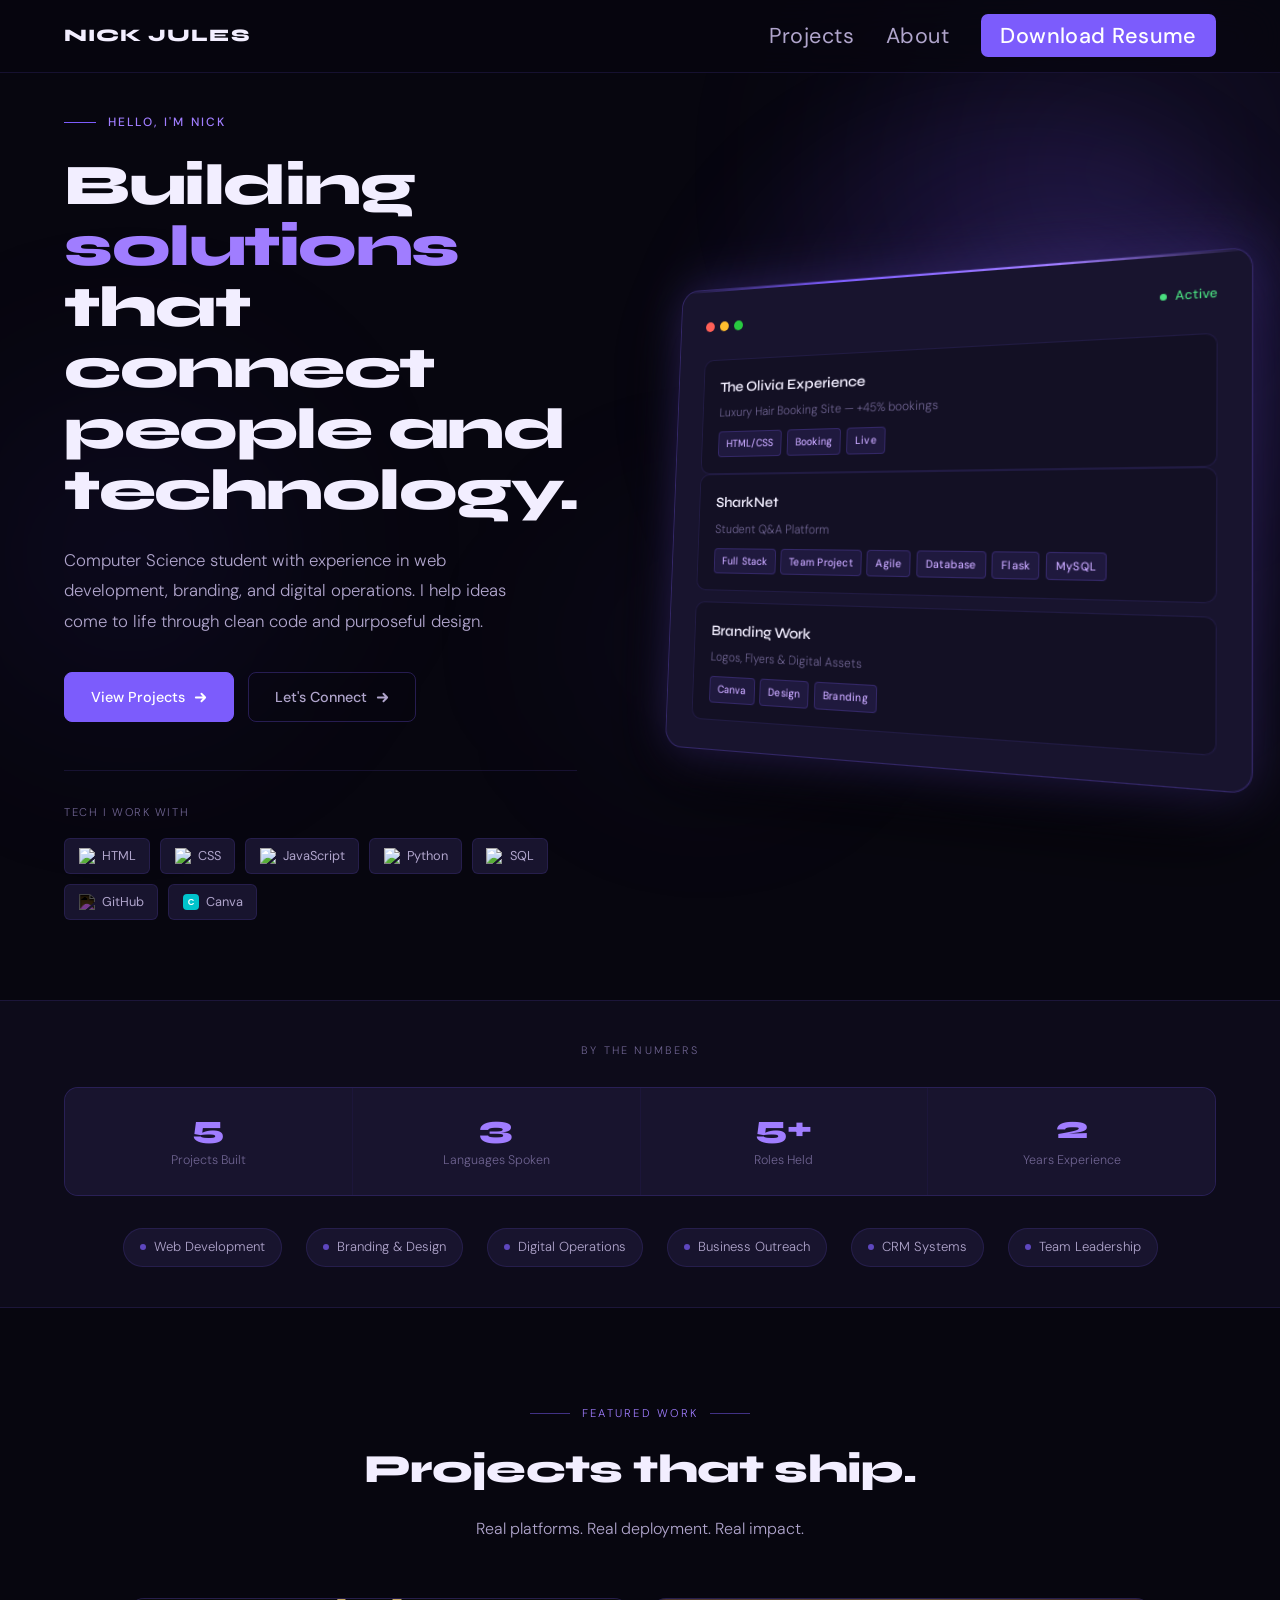
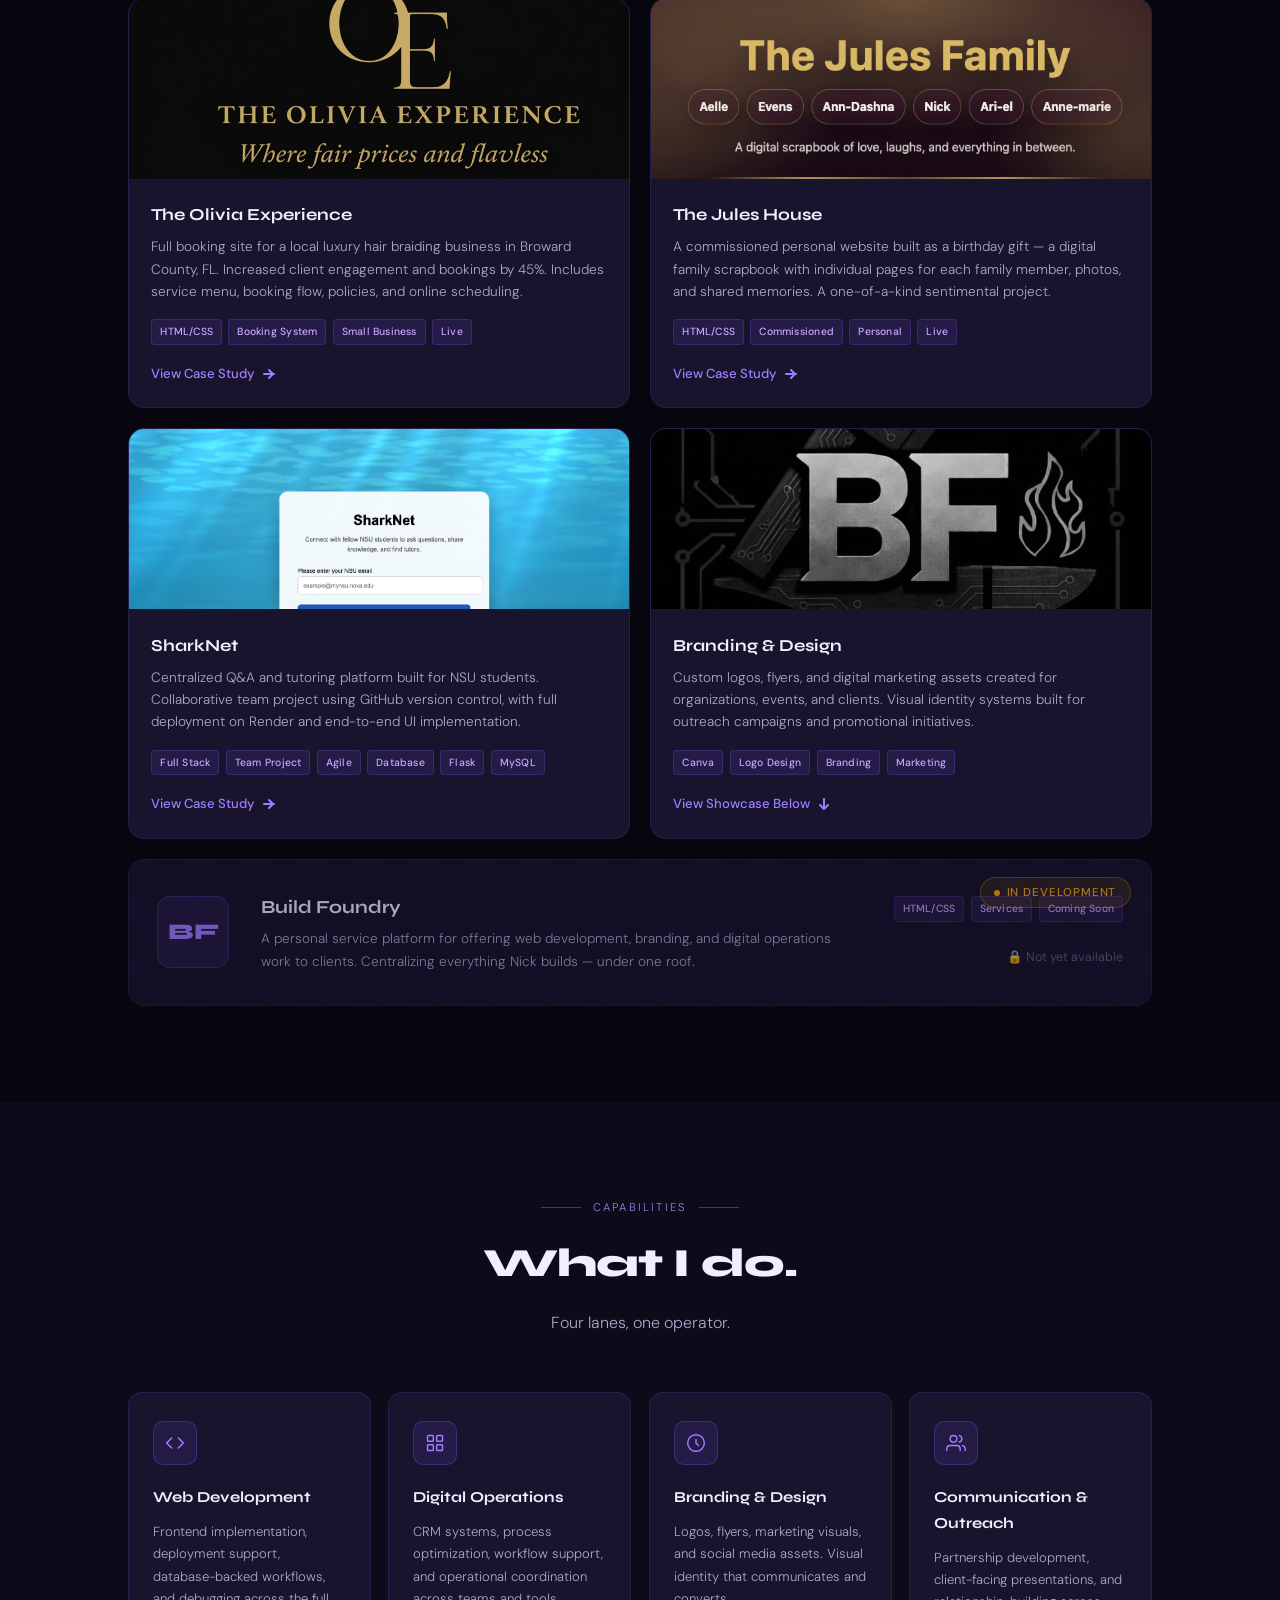
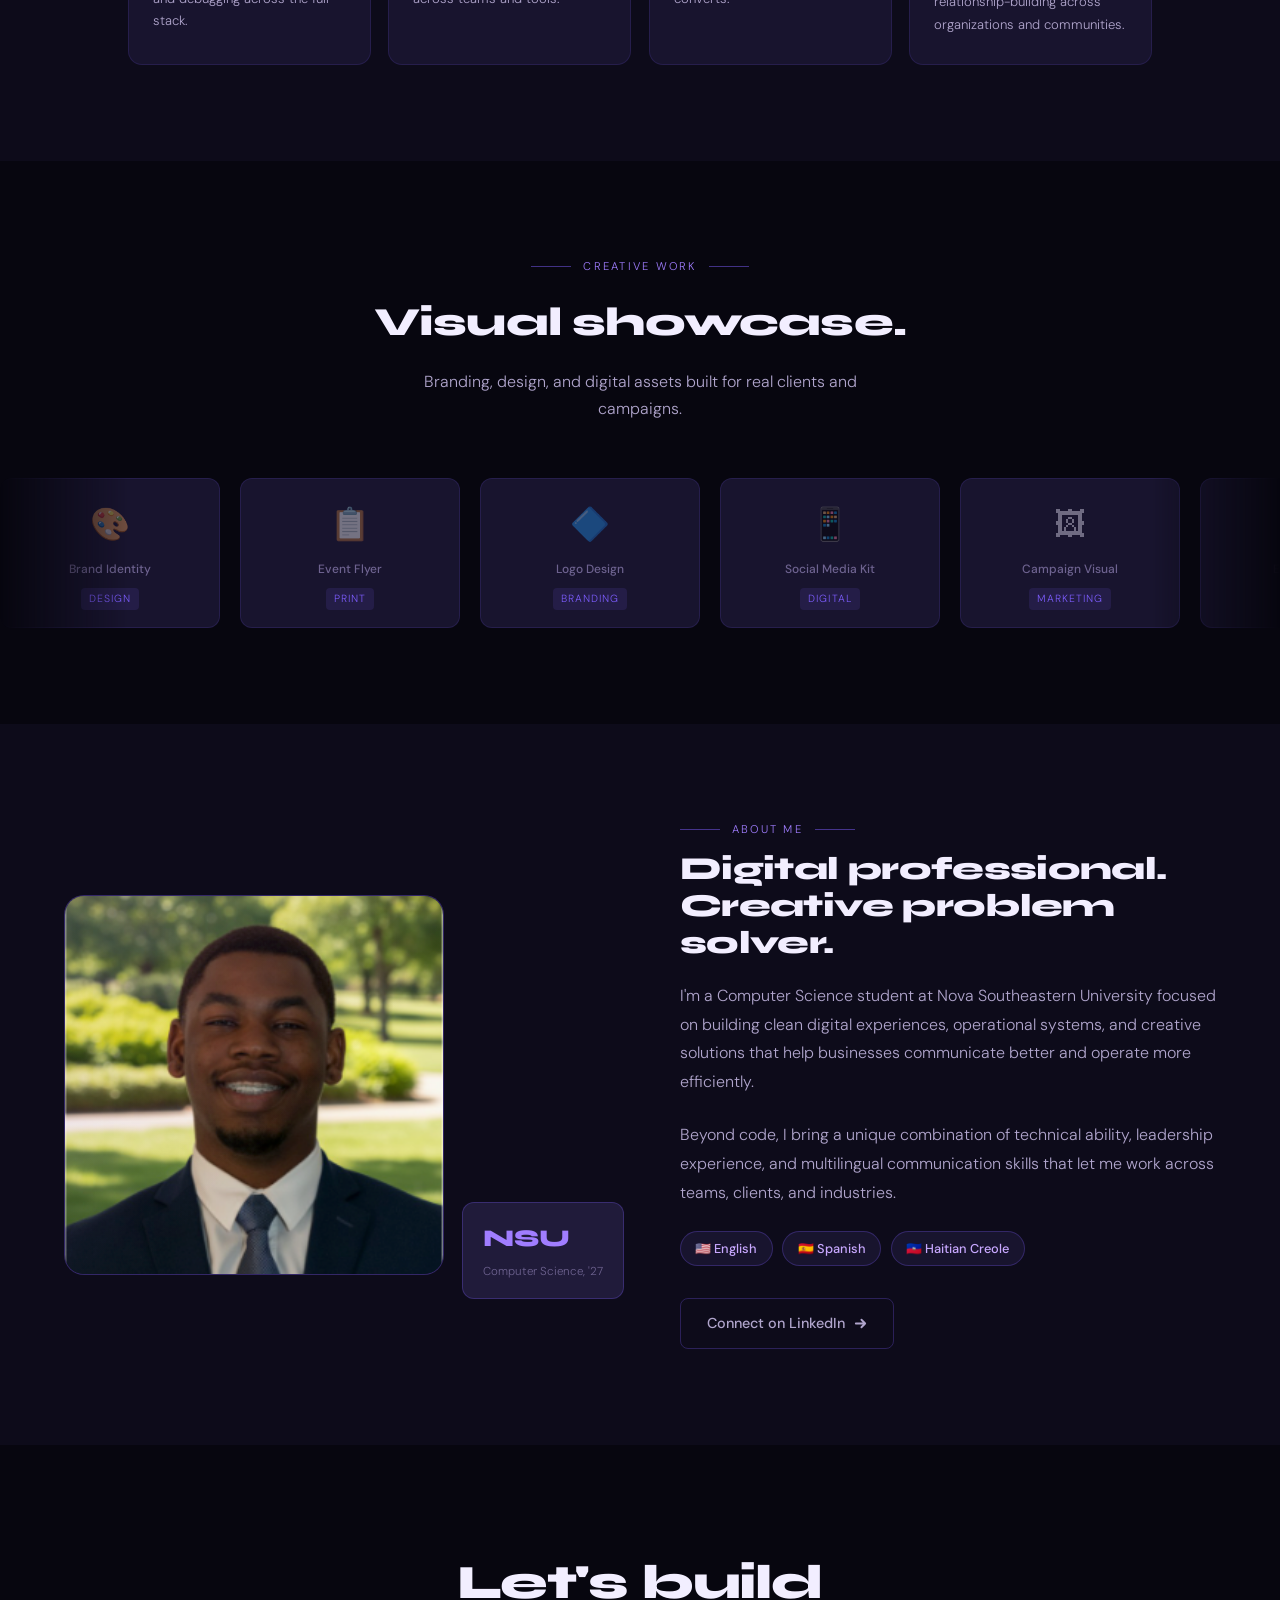
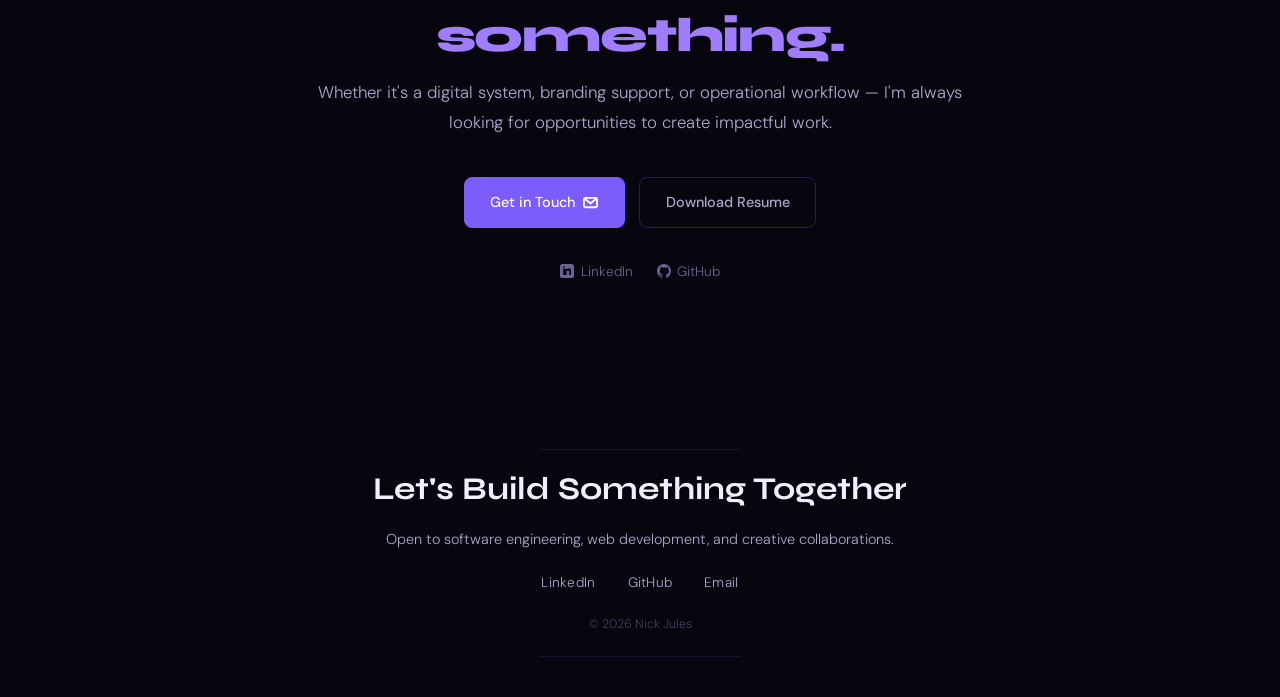
==== index.html @ 071f5e32 "Initial portfolio commit" ====
<!DOCTYPE html>
<html lang="en">
<head>
  <meta charset="UTF-8">
  <meta name="viewport" content="width=device-width, initial-scale=1.0">
  <title>Nick Jules — Digital Operator & Creative Builder</title>
  <link rel="stylesheet" href="css/styles.css">
</head>
<body>
 
  <!-- Ambient background orbs -->
  <div class="orb orb-1" aria-hidden="true"></div>
  <div class="orb orb-2" aria-hidden="true"></div>
  <div class="orb orb-3" aria-hidden="true"></div>
 
  <!-- ══════════════════════════════════
       NAV
  ══════════════════════════════════ -->
  <nav id="navbar">
    <a href="#" class="nav-logo">NICK JULES</a>
    <ul class="nav-links">
      <li><a href="pages/projects.html">Projects</a></li>
      <li><a href="pages/about.html">About</a></li>
      <li><a href="assets/Nick_Jules_Resume.docx" class="nav-cta">Download Resume</a></li>
    </ul>
  </nav>
 
  <!-- ══════════════════════════════════
       SECTION 1 — HERO
  ══════════════════════════════════ -->
  <section id="hero">
    <div class="hero-glow-bloom" aria-hidden="true"></div>
 
    <div class="hero-inner">
 
      <!-- Left copy -->
      <div class="hero-left">
        <p class="hero-eyebrow">Hello, I'm Nick</p>
 
        <h1>Building <span class="accent">solutions</span> that connect people and technology.</h1>
 
        <p class="hero-desc">
          Computer Science student with experience in web development,
          branding, and digital operations. I help ideas come to life
          through clean code and purposeful design.
        </p>
 
        <div class="hero-actions">
          <a href="pages/projects.html" class="btn btn-primary">
            View Projects
            <svg viewBox="0 0 16 16" fill="none" stroke="currentColor" stroke-width="2" stroke-linecap="round" stroke-linejoin="round"><path d="M3 8h10M9 4l4 4-4 4"/></svg>
          </a>
          <a href="#cta" class="btn btn-ghost">
            Let's Connect
            <svg viewBox="0 0 16 16" fill="none" stroke="currentColor" stroke-width="2" stroke-linecap="round" stroke-linejoin="round"><path d="M3 8h10M9 4l4 4-4 4"/></svg>
          </a>
        </div>
 
        <div class="tech-strip">
          <p class="tech-strip-label">Tech I work with</p>
          <div class="tech-badges">
            <span class="tech-badge">
              <img src="https://cdn.jsdelivr.net/gh/devicons/devicon/icons/html5/html5-original.svg" alt="HTML5">
              HTML
            </span>
            <span class="tech-badge">
              <img src="https://cdn.jsdelivr.net/gh/devicons/devicon/icons/css3/css3-original.svg" alt="CSS3">
              CSS
            </span>
            <span class="tech-badge">
              <img src="https://cdn.jsdelivr.net/gh/devicons/devicon/icons/javascript/javascript-original.svg" alt="JavaScript">
              JavaScript
            </span>
            <span class="tech-badge">
              <img src="https://cdn.jsdelivr.net/gh/devicons/devicon/icons/python/python-original.svg" alt="Python">
              Python
            </span>
            <span class="tech-badge">
              <img src="https://cdn.jsdelivr.net/gh/devicons/devicon/icons/mysql/mysql-original.svg" alt="SQL">
              SQL
            </span>
            <span class="tech-badge">
              <img src="https://cdn.jsdelivr.net/gh/devicons/devicon/icons/github/github-original.svg" alt="GitHub" style="filter:invert(1) brightness(0.7)">
              GitHub
            </span>
            <span class="tech-badge">
              <svg width="16" height="16" viewBox="0 0 32 32" fill="none" xmlns="http://www.w3.org/2000/svg">
                <rect width="32" height="32" rx="8" fill="#00C4CC"/>
                <text x="50%" y="22" text-anchor="middle" font-family="Arial Black, sans-serif" font-size="18" font-weight="900" fill="white">C</text>
              </svg>
              Canva
            </span>
          </div>
        </div>
      </div>
 
      <!-- Right visual -->
      <div class="hero-visual">
        <div class="float-stat">
          <strong>5</strong>
          <span>Live Projects</span>
        </div>
        <div class="hero-card">
          <div class="card-topbar">
            <div class="card-dots">
              <span class="dot-red"></span>
              <span class="dot-yellow"></span>
              <span class="dot-green"></span>
            </div>
            <span class="card-live">Active</span>
          </div>
 
        <a href="pages/olivia-case-study.html" class="project-row-link">
 
          <div class="project-row">
            <div class="pr-name">The Olivia Experience</div>
 
            <div class="pr-desc">
              Luxury Hair Booking Site — +45% bookings
            </div>
 
            <div class="pr-tags">
              <span class="tag">HTML/CSS</span>
              <span class="tag">Booking</span>
              <span class="tag">Live</span>
            </div>
          </div>
 
        </a>
 
          <div class="project-row">
            <div class="pr-name">SharkNet</div>
            <div class="pr-desc">Student Q&A Platform</div>
            <div class="pr-tags">
              <span class="tag">Full Stack</span>
              <span class="tag">Team Project</span>
              <span class="tag">Agile</span>
              <span class="tag">Database</span>
              <span class="tag">Flask</span>
              <span class="tag">MySQL</span>
            </div>
          </div>
 
          <div class="project-row">
            <div class="pr-name">Branding Work</div>
            <div class="pr-desc">Logos, Flyers & Digital Assets</div>
            <div class="pr-tags">
              <span class="tag">Canva</span>
              <span class="tag">Design</span>
              <span class="tag">Branding</span>
            </div>
          </div>
        </div>
      </div>
 
    </div>
  </section>
 
  <!-- ══════════════════════════════════
       SECTION 2 — TRUST / PROOF BAR
  ══════════════════════════════════ -->
  <section id="trust">
    <div class="trust-inner">
      <p class="trust-label">By the numbers</p>
      <div class="trust-stats">
        <div class="stat-cell reveal">
          <div class="stat-num">5</div>
          <div class="stat-lbl">Projects Built</div>
        </div>
        <div class="stat-cell reveal reveal-delay-1">
          <div class="stat-num">3</div>
          <div class="stat-lbl">Languages Spoken</div>
        </div>
        <div class="stat-cell reveal reveal-delay-2">
          <div class="stat-num">5+</div>
          <div class="stat-lbl">Roles Held</div>
        </div>
        <div class="stat-cell reveal reveal-delay-3">
          <div class="stat-num">2</div>
          <div class="stat-lbl">Years Experience</div>
        </div>
      </div>
      <div class="trust-domains reveal reveal-delay-1">
        <span class="domain-pill"><span class="pip"></span>Web Development</span>
        <span class="domain-pill"><span class="pip"></span>Branding & Design</span>
        <span class="domain-pill"><span class="pip"></span>Digital Operations</span>
        <span class="domain-pill"><span class="pip"></span>Business Outreach</span>
        <span class="domain-pill"><span class="pip"></span>CRM Systems</span>
        <span class="domain-pill"><span class="pip"></span>Team Leadership</span>
      </div>
    </div>
  </section>
 
  <!-- ══════════════════════════════════
       SECTION 3 — FEATURED PROJECTS
  ══════════════════════════════════ -->
  <section id="projects">
    <div class="section-inner">
      <div class="section-header reveal">
        <p class="section-eyebrow">Featured Work</p>
        <h2 class="section-title">Projects that ship.</h2>
        <p class="section-sub">Real platforms. Real deployment. Real impact.</p>
      </div>
 
      <div class="projects-grid">
 
      <!-- Olivia Experience -->
      <a href="pages/olivia-case-study.html" class="project-card reveal project-card-link">
 
        <div class="project-card-img" style="padding:0; overflow:hidden;">
          <img src="assets/images/Logo.jpg" 
              alt="The Olivia Experience" 
              style="width:100%;height:100%;object-fit:cover;object-position:center;display:block;">
        </div>
 
        <div class="project-card-body">
          <h3 class="project-card-title">The Olivia Experience</h3>
 
          <p class="project-card-desc">
            Full booking site for a local luxury hair braiding business in Broward County, FL.
            Increased client engagement and bookings by 45%. Includes service menu, booking flow,
            policies, and online scheduling.
          </p>
 
          <div class="project-card-tags">
            <span class="tag">HTML/CSS</span>
            <span class="tag">Booking System</span>
            <span class="tag">Small Business</span>
            <span class="tag">Live</span>
          </div>
 
          <div class="project-card-cta">
            View Case Study
            <svg viewBox="0 0 14 14"
                fill="none"
                stroke="currentColor"
                stroke-width="2"
                stroke-linecap="round"
                stroke-linejoin="round">
              <path d="M2 7h10M7 3l4 4-4 4"/>
            </svg>
          </div>
 
        </div>
 
      </a>
 
        <!-- The Jules House -->
        <a href="pages/jules-house-case-study.html" class="project-card reveal reveal-delay-1 project-card-link">
          <div class="project-card-img" style="padding:0; overflow:hidden;">
            <img src="assets/images/Jules.png" alt="The Jules House" style="width:100%;height:100%;object-fit:cover;object-position:top;display:block;">
          </div>
          <div class="project-card-body">
            <h3 class="project-card-title">The Jules House</h3>
            <p class="project-card-desc">A commissioned personal website built as a birthday gift — a digital family scrapbook with individual pages for each family member, photos, and shared memories. A one-of-a-kind sentimental project.</p>
            <div class="project-card-tags">
              <span class="tag">HTML/CSS</span>
              <span class="tag">Commissioned</span>
              <span class="tag">Personal</span>
              <span class="tag">Live</span>
            </div>
            <span class="project-card-cta">
              View Case Study
              <svg viewBox="0 0 14 14" fill="none" stroke="currentColor" stroke-width="2" stroke-linecap="round" stroke-linejoin="round"><path d="M2 7h10M7 3l4 4-4 4"/></svg>
            </span>
          </div>
        </a>
 
        <!-- SharkNet -->
        <a href="pages/sharknet-case-study.html" class="project-card reveal reveal-delay-2 project-card-link">
          <div class="project-card-img" style="padding:0; overflow:hidden;">
            <img src="assets/images/SharkNet.png" alt="SharkNet" style="width:100%;height:100%;object-fit:cover;object-position:top;display:block;">
          </div>
          <div class="project-card-body">
            <h3 class="project-card-title">SharkNet</h3>
            <p class="project-card-desc">Centralized Q&A and tutoring platform built for NSU students. Collaborative team project using GitHub version control, with full deployment on Render and end-to-end UI implementation.</p>
            <div class="project-card-tags">
              <span class="tag">Full Stack</span>
              <span class="tag">Team Project</span>
              <span class="tag">Agile</span>
              <span class="tag">Database</span>
              <span class="tag">Flask</span>
              <span class="tag">MySQL</span>
            </div>
            <span class="project-card-cta">
              View Case Study
              <svg viewBox="0 0 14 14" fill="none" stroke="currentColor" stroke-width="2" stroke-linecap="round" stroke-linejoin="round"><path d="M2 7h10M7 3l4 4-4 4"/></svg>
            </span>
          </div>
        </a>
 
        <!-- Branding & Design -->
        <div class="project-card reveal reveal-delay-3">
          <div class="project-card-img" style="padding:0; overflow:hidden; background:#0a0a0a;">
            <img src="assets/images/BF.jpg" alt="Branding & Design" style="width:100%;height:100%;object-fit:cover;object-position:center;display:block;opacity:0.85;mix-blend-mode:luminosity;">
          </div>
          <div class="project-card-body">
            <h3 class="project-card-title">Branding & Design</h3>
            <p class="project-card-desc">Custom logos, flyers, and digital marketing assets created for organizations, events, and clients. Visual identity systems built for outreach campaigns and promotional initiatives.</p>
            <div class="project-card-tags">
              <span class="tag">Canva</span>
              <span class="tag">Logo Design</span>
              <span class="tag">Branding</span>
              <span class="tag">Marketing</span>
            </div>
            <span class="project-card-cta" style="cursor:default;">
              View Showcase Below
              <svg viewBox="0 0 14 14" fill="none" stroke="currentColor" stroke-width="2" stroke-linecap="round" stroke-linejoin="round"><path d="M7 2v10M3 8l4 4 4-4"/></svg>
            </span>
          </div>
        </div>
 
        <!-- Build Foundry — In Development (spans full width) -->
        <div class="project-card reveal" style="grid-column: 1 / -1; opacity: 0.7; cursor: default; position: relative; overflow: hidden;">
          <div style="position:absolute; top:1.1rem; right:1.25rem; z-index:2; display:flex; align-items:center; gap:0.4rem; background:rgba(255,180,0,0.1); border:1px solid rgba(255,180,0,0.3); border-radius:50px; padding:0.3rem 0.85rem;">
            <span style="width:6px;height:6px;border-radius:50%;background:#f5a623;animation:pulse-dot 2s infinite;flex-shrink:0;"></span>
            <span style="font-size:0.72rem;font-weight:500;color:#f5a623;letter-spacing:0.08em;">IN DEVELOPMENT</span>
          </div>
          <div style="display:flex; align-items:center; gap:2rem; padding:2rem 1.75rem; flex-wrap:wrap;">
            <div style="width:72px;height:72px;background:rgba(124,92,252,0.12);border:1px solid var(--border2);border-radius:14px;display:flex;align-items:center;justify-content:center;flex-shrink:0;">
              <span style="font-family:'Syne',sans-serif;font-size:1.4rem;font-weight:800;color:var(--accent2);">BF</span>
            </div>
            <div style="flex:1;min-width:200px;">
              <h3 class="project-card-title" style="font-size:1.15rem;margin-bottom:0.35rem;">Build Foundry</h3>
              <p class="project-card-desc" style="margin-bottom:0;">A personal service platform for offering web development, branding, and digital operations work to clients. Centralizing everything Nick builds — under one roof.</p>
            </div>
            <div style="display:flex;flex-direction:column;gap:0.5rem;align-items:flex-end;flex-shrink:0;">
              <div class="project-card-tags" style="justify-content:flex-end;">
                <span class="tag">HTML/CSS</span>
                <span class="tag">Services</span>
                <span class="tag">Coming Soon</span>
              </div>
              <span style="font-size:0.78rem;color:var(--text3);">🔒 Not yet available</span>
            </div>
          </div>
          <div style="position:absolute;inset:0;background:repeating-linear-gradient(45deg,transparent,transparent 20px,rgba(124,92,252,0.015) 20px,rgba(124,92,252,0.015) 40px);pointer-events:none;"></div>
        </div>
 
      </div>
    </div>
  </section>
 
  <!-- ══════════════════════════════════
       SECTION 4 — WHAT I DO
  ══════════════════════════════════ -->
  <section id="what-i-do">
    <div class="section-inner">
      <div class="section-header reveal">
        <p class="section-eyebrow">Capabilities</p>
        <h2 class="section-title">What I do.</h2>
        <p class="section-sub">Four lanes, one operator.</p>
      </div>
 
      <div class="services-grid">
 
        <div class="service-card reveal">
          <div class="service-icon">
            <svg viewBox="0 0 24 24"><polyline points="16 18 22 12 16 6"/><polyline points="8 6 2 12 8 18"/></svg>
          </div>
          <h3 class="service-name">Web Development</h3>
          <p class="service-desc">Frontend implementation, deployment support, database-backed workflows, and debugging across the full stack.</p>
        </div>
 
        <div class="service-card reveal reveal-delay-1">
          <div class="service-icon">
            <svg viewBox="0 0 24 24"><rect x="3" y="3" width="7" height="7" rx="1"/><rect x="14" y="3" width="7" height="7" rx="1"/><rect x="3" y="14" width="7" height="7" rx="1"/><rect x="14" y="14" width="7" height="7" rx="1"/></svg>
          </div>
          <h3 class="service-name">Digital Operations</h3>
          <p class="service-desc">CRM systems, process optimization, workflow support, and operational coordination across teams and tools.</p>
        </div>
 
        <div class="service-card reveal reveal-delay-2">
          <div class="service-icon">
            <svg viewBox="0 0 24 24"><circle cx="12" cy="12" r="10"/><path d="M12 8v4l3 3"/></svg>
          </div>
          <h3 class="service-name">Branding & Design</h3>
          <p class="service-desc">Logos, flyers, marketing visuals, and social media assets. Visual identity that communicates and converts.</p>
        </div>
 
        <div class="service-card reveal reveal-delay-3">
          <div class="service-icon">
            <svg viewBox="0 0 24 24"><path d="M17 21v-2a4 4 0 0 0-4-4H5a4 4 0 0 0-4 4v2"/><circle cx="9" cy="7" r="4"/><path d="M23 21v-2a4 4 0 0 0-3-3.87"/><path d="M16 3.13a4 4 0 0 1 0 7.75"/></svg>
          </div>
          <h3 class="service-name">Communication & Outreach</h3>
          <p class="service-desc">Partnership development, client-facing presentations, and relationship-building across organizations and communities.</p>
        </div>
 
      </div>
    </div>
  </section>
 
  <!-- ══════════════════════════════════
       SECTION 5 — VISUAL SHOWCASE
  ══════════════════════════════════ -->
  <section id="showcase">
    <div class="section-inner">
      <div class="section-header reveal">
        <p class="section-eyebrow">Creative Work</p>
        <h2 class="section-title">Visual showcase.</h2>
        <p class="section-sub">Branding, design, and digital assets built for real clients and campaigns.</p>
      </div>
    </div>
 
    <div class="showcase-marquee-wrap reveal">
      <div class="showcase-marquee">
        <!-- Set 1 -->
        <div class="showcase-item"><span class="si-icon">🎨</span><span class="si-label">Brand Identity</span><span class="si-type">Design</span></div>
        <div class="showcase-item"><span class="si-icon">📋</span><span class="si-label">Event Flyer</span><span class="si-type">Print</span></div>
        <div class="showcase-item"><span class="si-icon">🔷</span><span class="si-label">Logo Design</span><span class="si-type">Branding</span></div>
        <div class="showcase-item"><span class="si-icon">📱</span><span class="si-label">Social Media Kit</span><span class="si-type">Digital</span></div>
        <div class="showcase-item"><span class="si-icon">🖼</span><span class="si-label">Campaign Visual</span><span class="si-type">Marketing</span></div>
        <div class="showcase-item"><span class="si-icon">✉️</span><span class="si-label">Email Banner</span><span class="si-type">Digital</span></div>
        <div class="showcase-item"><span class="si-icon">🧩</span><span class="si-label">Brand System</span><span class="si-type">Branding</span></div>
        <div class="showcase-item"><span class="si-icon">📊</span><span class="si-label">Infographic</span><span class="si-type">Design</span></div>
        <!-- Set 2 (duplicate for seamless loop) -->
        <div class="showcase-item"><span class="si-icon">🎨</span><span class="si-label">Brand Identity</span><span class="si-type">Design</span></div>
        <div class="showcase-item"><span class="si-icon">📋</span><span class="si-label">Event Flyer</span><span class="si-type">Print</span></div>
        <div class="showcase-item"><span class="si-icon">🔷</span><span class="si-label">Logo Design</span><span class="si-type">Branding</span></div>
        <div class="showcase-item"><span class="si-icon">📱</span><span class="si-label">Social Media Kit</span><span class="si-type">Digital</span></div>
        <div class="showcase-item"><span class="si-icon">🖼</span><span class="si-label">Campaign Visual</span><span class="si-type">Marketing</span></div>
        <div class="showcase-item"><span class="si-icon">✉️</span><span class="si-label">Email Banner</span><span class="si-type">Digital</span></div>
        <div class="showcase-item"><span class="si-icon">🧩</span><span class="si-label">Brand System</span><span class="si-type">Branding</span></div>
        <div class="showcase-item"><span class="si-icon">📊</span><span class="si-label">Infographic</span><span class="si-type">Design</span></div>
      </div>
    </div>
  </section>
 
  <!-- ══════════════════════════════════
       SECTION 6 — ABOUT PREVIEW
  ══════════════════════════════════ -->
  <section id="about">
    <div class="about-inner">
 
      <div class="about-visual reveal">
        <div class="about-avatar" style="overflow:hidden;">
          <img src="assets/images/Nick.png" alt="Nick Jules" style="width:100%;object-fit:cover;object-position:top center;display:block;">
        </div>
        <div class="about-accent-box">
          <strong>NSU</strong>
          <span style="font-size:0.72rem; color:var(--text3);">Computer Science, '27</span>
        </div>
      </div>
 
      <div class="about-content reveal reveal-delay-1">
        <p class="section-eyebrow" style="justify-content:flex-start;">About me</p>
        <h2>Digital professional.<br>Creative problem solver.</h2>
        <p class="about-text">
          I'm a Computer Science student at Nova Southeastern University focused on building clean digital experiences, operational systems, and creative solutions that help businesses communicate better and operate more efficiently.
        </p>
        <p class="about-text">
          Beyond code, I bring a unique combination of technical ability, leadership experience, and multilingual communication skills that let me work across teams, clients, and industries.
        </p>
        <div class="about-langs">
          <span class="lang-badge">🇺🇸 English</span>
          <span class="lang-badge">🇪🇸 Spanish</span>
          <span class="lang-badge">🇭🇹 Haitian Creole</span>
        </div>
        <a href="https://www.linkedin.com/in/nick-jules-a03a71270/" target="_blank" class="btn btn-ghost">
          Connect on LinkedIn
          <svg viewBox="0 0 16 16" fill="none" stroke="currentColor" stroke-width="2" stroke-linecap="round" stroke-linejoin="round"><path d="M3 8h10M9 4l4 4-4 4"/></svg>
        </a>
      </div>
 
    </div>
  </section>
 
  <!-- ══════════════════════════════════
       SECTION 7 — CTA
  ══════════════════════════════════ -->
  <section id="cta">
    <div class="cta-inner reveal">
      <h2>Let's build <span class="accent">something.</span></h2>
      <p class="cta-sub">Whether it's a digital system, branding support, or operational workflow — I'm always looking for opportunities to create impactful work.</p>
      <div class="cta-buttons">
        <a href="mailto:NckJules@yahoo.com" class="btn btn-primary">
          Get in Touch
          <svg viewBox="0 0 16 16" fill="none" stroke="currentColor" stroke-width="2" stroke-linecap="round" stroke-linejoin="round"><path d="M2 4l6 5 6-5"/><rect x="1" y="3" width="14" height="10" rx="1.5"/></svg>
        </a>
        <a href="assets/Nick_Jules_Resume.docx" class="btn btn-ghost">Download Resume</a>
      </div>
      <div class="cta-links">
        <a href="https://www.linkedin.com/in/nick-jules-a03a71270/" target="_blank" class="cta-link">
          <svg viewBox="0 0 16 16" fill="currentColor"><path d="M13 0H3a3 3 0 00-3 3v10a3 3 0 003 3h10a3 3 0 003-3V3a3 3 0 00-3-3zM5.5 12.5h-2v-7h2v7zM4.5 4.5a1 1 0 110-2 1 1 0 010 2zM12.5 12.5h-2V9c0-.8-.7-1.5-1.5-1.5s-1.5.7-1.5 1.5v3.5h-2v-7h2v1.1A2.9 2.9 0 0111 5c1.4 0 1.5 1.3 1.5 2v5.5z"/></svg>
          LinkedIn
        </a>
        <a href="https://github.com/JK-nick" target="_blank" class="cta-link">
          <svg viewBox="0 0 16 16" fill="currentColor"><path d="M8 0C3.58 0 0 3.58 0 8c0 3.54 2.29 6.53 5.47 7.59.4.07.55-.17.55-.38v-1.34C3.73 14.36 3.26 13 3.26 13c-.37-.94-.9-1.19-.9-1.19-.74-.5.06-.49.06-.49.81.06 1.24.83 1.24.83.72 1.24 1.89.88 2.35.67.07-.52.28-.88.51-1.08C5.1 11.74 3.24 11.06 3.24 7.87c0-.9.32-1.64.84-2.21-.08-.21-.36-1.05.08-2.18 0 0 .69-.22 2.25.84a7.8 7.8 0 012.05-.28c.69 0 1.39.09 2.05.28 1.56-1.06 2.25-.84 2.25-.84.44 1.13.16 1.97.08 2.18.52.57.84 1.31.84 2.21 0 3.19-1.86 3.87-3.64 4.07.29.25.54.73.54 1.47v2.18c0 .21.15.46.55.38C13.71 14.53 16 11.54 16 8c0-4.42-3.58-8-8-8z"/></svg>
          GitHub
        </a>
      </div>
    </div>
  </section>
 
  <!-- ══════════════════════════════════
       FOOTER
  ══════════════════════════════════ -->
  <footer>
    <div class="footer-inner">
      <div class="footer-divider"></div>
      <h2 class="footer-heading">Let's Build Something Together</h2>
      <p class="footer-sub">Open to software engineering, web development, and creative collaborations.</p>
      <div class="footer-links">
        <a href="https://www.linkedin.com/in/nick-jules-a03a71270/" target="_blank">LinkedIn</a>
        <a href="https://github.com/JK-nick" target="_blank">GitHub</a>
        <a href="mailto:NckJules@yahoo.com">Email</a>
      </div>
      <p class="footer-copy">© 2026 Nick Jules</p>
      <div class="footer-divider"></div>
    </div>
  </footer>
 
    <!-- ══════════════════════════════════
       JS — Scroll reveal + nav scroll
  ══════════════════════════════════ -->
  <script>
    // Nav shadow on scroll
    const nav = document.getElementById('navbar');
    window.addEventListener('scroll', () => {
      nav.classList.toggle('scrolled', window.scrollY > 40);
    }, { passive: true });
 
    // Intersection observer for .reveal elements
    const observer = new IntersectionObserver((entries) => {
      entries.forEach(entry => {
        if (entry.isIntersecting) {
          entry.target.classList.add('visible');
          observer.unobserve(entry.target);
        }
      });
    }, { threshold: 0.12 });
 
    document.querySelectorAll('.reveal').forEach(el => observer.observe(el));
 
    // ── EMBER PARTICLES ──
    const heroVisual = document.querySelector('.hero-visual');
    if (heroVisual) {
      const container = document.createElement('div');
      container.className = 'ember-container';
      heroVisual.prepend(container);
 
      const COLORS = [
        [160,  80, 255],
        [140,  60, 255],
        [180, 100, 255],
        [120,  40, 255],
        [200, 120, 255],
      ];
 
      let mouseX = -9999, mouseY = -9999;
      const REPEL_RADIUS = 160;
      const REPEL_FORCE  = 250;
 
      window.addEventListener('mousemove', e => {
        const rect = container.getBoundingClientRect();
        mouseX = e.clientX - rect.left;
        mouseY = e.clientY - rect.top;
      });
      window.addEventListener('mouseleave', () => { mouseX = -9999; mouseY = -9999; });
 
      const activeEmbers = [];
 
      function spawnEmber() {
        // wrapper = CSS rise animation only
        const wrapper = document.createElement('div');
        wrapper.className = 'ember-wrapper';
        // inner = JS repulsion only
        const inner = document.createElement('span');
        inner.className = 'ember';
 
        const startX    = -10 + Math.random() * 120;
        const size      = 6 + Math.random() * 6;     // 6–12px bright core
        const duration  = 3500 + Math.random() * 3000;
        const drift     = (Math.random() - 0.5) * 420;
        const flashSpeed = 120 + Math.random() * 280;
        const [r,g,b]   = COLORS[Math.floor(Math.random() * COLORS.length)];
 
        wrapper.style.cssText = `
          left: ${startX}%;
          --drift: ${drift}px;
          --flash: ${flashSpeed}ms;
          animation-duration: ${duration}ms;
        `;
        inner.style.cssText = `
          width: ${size}px;
          height: ${size}px;
          background: white;
          box-shadow:
            0 0 ${size}px      rgba(255,255,255,1),
            0 0 ${size * 4}px  rgba(${r},${g},${b},1),
            0 0 ${size * 10}px rgba(${r},${g},${b},0.9),
            0 0 ${size * 22}px rgba(${r},${g},${b},0.5),
            ${size * 5}px  0   ${size * 3}px rgba(${r},${g},${b},0.5),
            -${size * 5}px 0   ${size * 3}px rgba(${r},${g},${b},0.5),
            0  ${size * 5}px   ${size * 3}px rgba(${r},${g},${b},0.5),
            0 -${size * 5}px   ${size * 3}px rgba(${r},${g},${b},0.5);
          animation: ember-flash var(--flash) ease-in-out infinite alternate;
        `;
 
        wrapper.appendChild(inner);
        container.appendChild(wrapper);
 
        const data = { wrapper, inner, repelX: 0, repelY: 0 };
        activeEmbers.push(data);
        setTimeout(() => {
          wrapper.remove();
          const i = activeEmbers.indexOf(data);
          if (i > -1) activeEmbers.splice(i, 1);
        }, duration + 200);
      }
 
      // Repulsion — only moves inner, never wrapper
      function repulseLoop() {
        for (const d of activeEmbers) {
          const rect  = d.inner.getBoundingClientRect();
          const cRect = container.getBoundingClientRect();
          const ex = rect.left - cRect.left + rect.width  / 2;
          const ey = rect.top  - cRect.top  + rect.height / 2;
          const dx = ex - mouseX;
          const dy = ey - mouseY;
          const dist = Math.sqrt(dx * dx + dy * dy);
 
          if (dist < REPEL_RADIUS && dist > 0) {
            const force = (1 - dist / REPEL_RADIUS) * REPEL_FORCE;
            d.repelX += (dx / dist) * force * 0.25;
            d.repelY += (dy / dist) * force * 0.25;
          }
          d.repelX *= 0.88;
          d.repelY *= 0.88;
          d.inner.style.transform = `translate(${d.repelX}px, ${d.repelY}px)`;
        }
        requestAnimationFrame(repulseLoop);
      }
      repulseLoop();
 
      function runEmbers() {
        spawnEmber();
        setTimeout(runEmbers, 60 + Math.random() * 80);
      }
      setTimeout(runEmbers, 300);
    }
  </script>
 
</body>
</html>
---- css/styles.css ----
/* ============================================================
   NICK JULES — Portfolio CSS
   ============================================================ */

@import url('https://fonts.googleapis.com/css2?family=Syne:wght@400;600;700;800&family=DM+Sans:ital,opsz,wght@0,9..40,300;0,9..40,400;0,9..40,500;1,9..40,300&display=swap');

/* ── RESET & BASE ── */
*, *::before, *::after { margin: 0; padding: 0; box-sizing: border-box; }

:root {
  --bg:        #07060f;
  --bg2:       #0d0b1a;
  --bg3:       #131024;
  --surface:   #18142e;
  --surface2:  #201b3a;
  --surface3:  #2a2347;
  --accent:    #7c5cfc;
  --accent2:   #a07dff;
  --accent3:   #c8a8ff;
  --accent4:   #e8d8ff;
  --glow:      rgba(124, 92, 252, 0.22);
  --glow2:     rgba(124, 92, 252, 0.08);
  --text:      #f2eeff;
  --text2:     #b0a5cc;
  --text3:     #6e6390;
  --border:    rgba(124, 92, 252, 0.14);
  --border2:   rgba(124, 92, 252, 0.28);
  --border3:   rgba(124, 92, 252, 0.45);
  --green:     #4ade80;
}

html { scroll-behavior: smooth; font-size: 16px; }

body {
  background: var(--bg);
  color: var(--text);
  font-family: 'DM Sans', sans-serif;
  font-weight: 300;
  line-height: 1.7;
  overflow-x: hidden;
}

/* Ambient orbs */
.orb {
  position: fixed;
  border-radius: 50%;
  pointer-events: none;
  z-index: 0;
  filter: blur(80px);
}
.orb-1 {
  width: 55vw; height: 55vw;
  top: -20%; right: -15%;
  background: radial-gradient(circle, rgba(124,92,252,0.13) 0%, transparent 70%);
}
.orb-2 {
  width: 40vw; height: 40vw;
  bottom: 10%; left: -10%;
  background: radial-gradient(circle, rgba(80,50,200,0.1) 0%, transparent 70%);
}
.orb-3 {
  width: 30vw; height: 30vw;
  top: 50%; left: 40%;
  background: radial-gradient(circle, rgba(100,60,220,0.07) 0%, transparent 70%);
}

/* ── NAV ── */
nav {
  position: fixed;
  inset: 0 0 auto;
  z-index: 200;
  display: flex;
  align-items: center;
  justify-content: space-between;
  padding: 1.1rem 5vw;
  background: rgba(7,6,15,0.75);
  backdrop-filter: blur(20px);
  -webkit-backdrop-filter: blur(20px);
  border-bottom: 1px solid var(--border);
  transition: background 0.3s;
}

nav.scrolled {
  background: rgba(7,6,15,0.92);
}

.nav-logo {
  font-family: 'Syne', sans-serif;
  font-weight: 800;
  font-size: 1.1rem;
  letter-spacing: 0.06em;
  color: var(--text);
  text-decoration: none;
}

.nav-links {
  display: flex;
  align-items: center;
  gap: 2rem;
  list-style: none;
}

.nav-links a {
  color: var(--text2);
  text-decoration: none;
  font-size: 1.35rem;
  font-weight: 400;
  letter-spacing: 0.02em;
  transition: color 0.2s;
  position: relative;
}
.nav-links a::after {
  content: '';
  position: absolute;
  bottom: -3px; left: 0; right: 100%;
  height: 1px;
  background: var(--accent2);
  transition: right 0.25s ease;
}
.nav-links a:hover { color: var(--text); }
.nav-links a:hover::after { right: 0; }

.nav-cta {
  background: var(--accent) !important;
  color: #fff !important;
  padding: 0.48rem 1.2rem;
  border-radius: 7px;
  font-weight: 500 !important;
  letter-spacing: 0.01em;
  transition: background 0.2s, transform 0.15s, box-shadow 0.2s !important;
}
.nav-cta::after { display: none !important; }
.nav-cta:hover {
  background: var(--accent2) !important;
  transform: translateY(-1px) !important;
  box-shadow: 0 4px 20px rgba(124,92,252,0.4) !important;
}

/* ── SECTION WRAPPER ── */
.section-inner {
  position: relative;
  z-index: 1;
  max-width: 1200px;
  margin: 0 auto;
  padding: 0 5vw;
}

/* ── HERO ── */
#hero {
  position: relative;
  z-index: 1;
  min-height: 100vh;
  display: flex;
  align-items: center;
  padding: 0 5vw;
  overflow: hidden;
}

.hero-inner {
  position: relative;
  z-index: 1;
  max-width: 1200px;
  margin: 0 auto;
  width: 100%;
  display: grid;
  grid-template-columns: 1fr 1.1fr;
  gap: 5rem;
  align-items: center;
  padding: 7rem 0 5rem;
}

.hero-eyebrow {
  display: flex;
  align-items: center;
  gap: 0.75rem;
  font-size: 0.75rem;
  font-weight: 500;
  letter-spacing: 0.18em;
  text-transform: uppercase;
  color: var(--accent2);
  margin-bottom: 1.4rem;
}
.hero-eyebrow::before {
  content: '';
  width: 2rem; height: 1px;
  background: var(--accent);
}

.hero-left h1 {
  font-family: 'Syne', sans-serif;
  font-weight: 800;
  font-size: clamp(2.5rem, 4.5vw, 3.75rem);
  line-height: 1.06;
  letter-spacing: -0.025em;
  color: var(--text);
  margin-bottom: 1.5rem;
}
.hero-left h1 .accent {
  color: var(--accent2);
  position: relative;
}

.hero-desc {
  font-size: 1.05rem;
  line-height: 1.8;
  color: var(--text2);
  max-width: 460px;
  margin-bottom: 2.25rem;
}

.hero-actions {
  display: flex;
  gap: 0.875rem;
  align-items: center;
  flex-wrap: wrap;
  margin-bottom: 3rem;
}

.btn {
  display: inline-flex;
  align-items: center;
  gap: 0.5rem;
  padding: 0.75rem 1.6rem;
  border-radius: 8px;
  font-size: 0.9rem;
  font-weight: 500;
  text-decoration: none;
  cursor: pointer;
  transition: transform 0.18s, box-shadow 0.18s, background 0.18s, border-color 0.18s, color 0.18s;
  border: 1px solid transparent;
  font-family: 'DM Sans', sans-serif;
}
.btn svg { width: 15px; height: 15px; flex-shrink: 0; }
.btn:hover { transform: translateY(-2px); }

.btn-primary {
  background: var(--accent);
  color: #fff;
  border-color: var(--accent);
  box-shadow: 0 0 0 0 var(--glow);
}
.btn-primary:hover {
  background: var(--accent2);
  border-color: var(--accent2);
  box-shadow: 0 6px 28px rgba(124,92,252,0.4);
}

.btn-ghost {
  background: transparent;
  color: var(--text2);
  border-color: var(--border2);
}
.btn-ghost:hover {
  color: var(--text);
  border-color: var(--accent);
  box-shadow: 0 0 20px var(--glow2);
}

/* Tech strip */
.tech-strip {
  border-top: 1px solid var(--border);
  padding-top: 2rem;
}
.tech-strip-label {
  font-size: 0.7rem;
  letter-spacing: 0.14em;
  text-transform: uppercase;
  color: var(--text3);
  margin-bottom: 1rem;
}
.tech-badges {
  display: flex;
  gap: 0.6rem;
  flex-wrap: wrap;
}
.tech-badge {
  display: flex;
  align-items: center;
  gap: 0.45rem;
  padding: 0.38rem 0.85rem;
  background: var(--surface);
  border: 1px solid var(--border);
  border-radius: 6px;
  font-size: 0.8rem;
  font-weight: 400;
  color: var(--text2);
  transition: border-color 0.2s, color 0.2s, background 0.2s, transform 0.15s;
}
.tech-badge:hover {
  border-color: var(--accent);
  color: var(--text);
  background: var(--surface2);
  transform: translateY(-2px);
}
.tech-badge img {
  width: 16px; height: 16px;
  object-fit: contain;
  flex-shrink: 0;
}

/* Hero visual — project card */
.hero-visual {
  position: relative;
  perspective: 1000px;
  animation: float 5s ease-in-out infinite;
  overflow: visible;
}
@keyframes float {
  0%, 100% { transform: translateY(0px); }
  50%       { transform: translateY(-12px); }
}

.hero-card {
  background: var(--surface);
  border: 1px solid var(--border2);
  border-radius: 18px;
  padding: 1.75rem;
  position: relative;
  overflow: hidden;
  transform: rotateY(-18deg) rotateX(4deg) scale(1.08);
  transform-style: preserve-3d;
  box-shadow:
    0 0 50px rgba(124,92,252,0.3),
    0 30px 80px rgba(0,0,0,0.7),
    -20px 20px 60px rgba(0,0,0,0.5);
  transition: transform 0.4s ease, box-shadow 0.4s ease;
}
.hero-card:hover {
  transform: rotateY(-10deg) rotateX(2deg) scale(1.1);
  box-shadow:
    0 0 70px rgba(124,92,252,0.4),
    0 30px 80px rgba(0,0,0,0.7),
    -20px 20px 60px rgba(0,0,0,0.5);
}
.hero-card::before {
  content: '';
  position: absolute;
  top: 0; left: 0; right: 0;
  height: 2px;
  background: linear-gradient(90deg, transparent 0%, var(--accent) 30%, var(--accent2) 70%, transparent 100%);
}

.card-topbar {
  display: flex;
  align-items: center;
  justify-content: space-between;
  margin-bottom: 1.5rem;
}
.card-dots {
  display: flex;
  gap: 6px;
}
.card-dots span {
  width: 10px; height: 10px;
  border-radius: 50%;
}
.dot-red { background: #ff5f57; }
.dot-yellow { background: #ffbd2e; }
.dot-green { background: #28c940; }

.card-live {
  display: flex;
  align-items: center;
  gap: 0.4rem;
  font-size: 0.72rem;
  color: var(--green);
  font-weight: 500;
}
.card-live::before {
  content: '';
  width: 6px; height: 6px;
  border-radius: 50%;
  background: var(--green);
  animation: pulse-dot 2s infinite;
}
@keyframes pulse-dot {
  0%, 100% { opacity: 1; transform: scale(1); }
  50%       { opacity: 0.5; transform: scale(0.85); }
}

.project-row {
  background: var(--bg3);
  border: 1px solid var(--border);
  border-radius: 10px;
  padding: 1rem 1.1rem;
  margin-bottom: 0.65rem;
  cursor: pointer;
  transition: border-color 0.2s, transform 0.18s, box-shadow 0.2s;
}
.project-row:last-child { margin-bottom: 0; }
.project-row:hover {
  border-color: var(--accent);
  transform: translateX(4px);
  box-shadow: -4px 0 20px var(--glow2);
}

a.project-row {
  display: block;          /* keeps it acting like a div */
  text-decoration: none;
  color: inherit;
  cursor: pointer;
}

.project-card-link {
  text-decoration: none;
  color: inherit;
  display: block;
}

.project-card-link:hover {
  transform: translateY(-4px);
}

.project-row-link {
  text-decoration: none;
  color: inherit;
  display: block;
}

.project-row-link:hover .project-row {
  border-color: var(--accent2);
  transform: translateX(4px);
  transition: 0.25s ease;
  cursor: pointer;
}

.pr-name {
  font-family: 'Syne', sans-serif;
  font-weight: 600;
  font-size: 0.9rem;
  color: var(--text);
  margin-bottom: 0.2rem;
}
.pr-desc {
  font-size: 0.75rem;
  color: var(--text3);
  margin-bottom: 0.55rem;
}
.pr-tags {
  display: flex;
  gap: 0.35rem;
  flex-wrap: wrap;
}
.tag {
  font-size: 0.65rem;
  padding: 0.18rem 0.5rem;
  background: rgba(124,92,252,0.12);
  color: var(--accent3);
  border: 1px solid rgba(124,92,252,0.22);
  border-radius: 4px;
  font-weight: 500;
  letter-spacing: 0.02em;
}

.float-stat {
  position: absolute;
  top: -1.1rem;
  right: -1.1rem;
  background: var(--surface2);
  border: 1px solid var(--border2);
  border-radius: 10px;
  padding: 0.7rem 1rem;
  text-align: center;
  box-shadow: 0 12px 40px rgba(0,0,0,0.5);
}
.float-stat strong {
  display: block;
  font-family: 'Syne', sans-serif;
  font-size: 1.4rem;
  font-weight: 800;
  color: var(--accent2);
  line-height: 1;
}
.float-stat span {
  font-size: 0.7rem;
  color: var(--text3);
}

/* ── EMBER PARTICLES ── */
.ember-container {
  position: absolute;
  inset: -80% -60% -10% -60%;
  pointer-events: none;
  z-index: 0;
  overflow: visible;
}

/* Wrapper: CSS rise animation only */
.ember-wrapper {
  position: absolute;
  bottom: 5%;
  pointer-events: none;
  animation: ember-rise linear both;
  will-change: transform, opacity;
}

/* Inner: JS repulsion only */
.ember {
  display: block;
  border-radius: 50%;
  pointer-events: none;
  will-change: transform;
}

@keyframes ember-rise {
  0%   { transform: translateY(0)      translateX(0)            scale(1);    opacity: 1; }
  20%  { opacity: 1; }
  100% { transform: translateY(-600px) translateX(var(--drift)) scale(0.05); opacity: 0; }
}

/* make sure card sits above embers */
.hero-card {
  position: relative;
  z-index: 1;
}

/* ── HERO GLOW BLOOM ── */
.hero-glow-bloom {
  position: absolute;
  top: 10%;
  right: -5%;
  width: 55vw;
  height: 55vw;
  max-width: 700px;
  max-height: 700px;
  background: radial-gradient(circle at 60% 40%,
    rgba(124, 92, 252, 0.28) 0%,
    rgba(100, 60, 220, 0.12) 35%,
    transparent 70%
  );
  border-radius: 50%;
  pointer-events: none;
  z-index: 0;
  filter: blur(40px);
  animation: bloom-pulse 6s ease-in-out infinite;
}
@keyframes bloom-pulse {
  0%, 100% { opacity: 0.8; transform: scale(1); }
  50%       { opacity: 1;   transform: scale(1.08); }
}

/* ── HERO DEVICE MOCKUP ── */
.hero-device {
  position: relative;
  width: 100%;
  max-width: 480px;
  margin: 0 auto;
  animation: float 5s ease-in-out infinite;
}
@keyframes float {
  0%, 100% { transform: translateY(0px); }
  50%       { transform: translateY(-12px); }
}

.device-bezel {
  background: linear-gradient(145deg, #1e1838 0%, #130f26 60%, #0d0a1e 100%);
  border: 1px solid rgba(124,92,252,0.45);
  border-radius: 20px;
  padding: 12px;
  box-shadow:
    0 0 0 1px rgba(124,92,252,0.15),
    0 30px 80px rgba(0,0,0,0.7),
    0 0 60px rgba(124,92,252,0.2),
    inset 0 1px 0 rgba(255,255,255,0.06);
  position: relative;
}

.device-notch {
  width: 60px;
  height: 5px;
  background: rgba(124,92,252,0.3);
  border-radius: 3px;
  margin: 0 auto 10px;
}

.device-screen {
  background: var(--bg3);
  border-radius: 12px;
  overflow: hidden;
  border: 1px solid var(--border);
}

.screen-topbar {
  display: flex;
  align-items: center;
  gap: 0.6rem;
  padding: 0.65rem 1rem;
  background: var(--bg2);
  border-bottom: 1px solid var(--border);
}
.screen-dots {
  display: flex;
  gap: 5px;
}
.screen-url {
  flex: 1;
  font-size: 0.68rem;
  color: var(--text3);
  text-align: center;
  background: var(--surface);
  border: 1px solid var(--border);
  border-radius: 4px;
  padding: 0.2rem 0.5rem;
}

.screen-featured {
  padding: 1.1rem 1.1rem 0.75rem;
  border-bottom: 1px solid var(--border);
  position: relative;
  overflow: hidden;
}
.screen-featured::before {
  content: '';
  position: absolute;
  top: 0; left: 0; right: 0;
  height: 2px;
  background: linear-gradient(90deg, transparent, var(--accent), var(--accent2), transparent);
}
.sf-eyebrow {
  font-size: 0.62rem;
  letter-spacing: 0.14em;
  text-transform: uppercase;
  color: var(--accent2);
  margin-bottom: 0.35rem;
}
.sf-title {
  font-family: 'Syne', sans-serif;
  font-size: 1rem;
  font-weight: 700;
  color: var(--text);
  margin-bottom: 0.2rem;
}
.sf-desc {
  font-size: 0.75rem;
  color: var(--text3);
  margin-bottom: 0.6rem;
}
.sf-tags {
  display: flex;
  gap: 0.35rem;
  flex-wrap: wrap;
  margin-bottom: 0.75rem;
}
.sf-cta {
  display: inline-flex;
  align-items: center;
  gap: 0.4rem;
  font-size: 0.78rem;
  font-weight: 500;
  color: var(--accent2);
  text-decoration: none;
  transition: gap 0.2s, color 0.2s;
}
.sf-cta:hover { gap: 0.65rem; color: var(--accent3); }
.sf-cta svg { width: 13px; height: 13px; }

.screen-tiles {
  display: grid;
  grid-template-columns: repeat(3, 1fr);
  gap: 1px;
  background: var(--border);
}
.screen-tile {
  background: var(--surface);
  padding: 0.7rem 0.75rem;
  transition: background 0.2s;
}
.screen-tile:hover { background: var(--surface2); }
.tile-label {
  font-size: 0.72rem;
  font-weight: 600;
  color: var(--text);
  margin-bottom: 0.15rem;
  font-family: 'Syne', sans-serif;
}
.tile-sub {
  font-size: 0.62rem;
  color: var(--text3);
  margin-bottom: 0.4rem;
}
.tile-bar {
  height: 3px;
  background: var(--bg3);
  border-radius: 2px;
  overflow: hidden;
}
.tile-bar span {
  display: block;
  height: 100%;
  background: linear-gradient(90deg, var(--accent), var(--accent2));
  border-radius: 2px;
}

.device-reflection {
  position: absolute;
  bottom: -30px;
  left: 10%;
  right: 10%;
  height: 30px;
  background: radial-gradient(ellipse, rgba(124,92,252,0.3) 0%, transparent 70%);
  filter: blur(10px);
}

/* ── TRUST BAR ── */
#trust {
  position: relative;
  z-index: 1;
  background: var(--bg2);
  border-top: 1px solid var(--border);
  border-bottom: 1px solid var(--border);
  padding: 2.5rem 5vw;
}
.trust-inner {
  max-width: 1200px;
  margin: 0 auto;
}
.trust-label {
  text-align: center;
  font-size: 0.68rem;
  letter-spacing: 0.2em;
  text-transform: uppercase;
  color: var(--text3);
  margin-bottom: 1.75rem;
}
.trust-stats {
  display: grid;
  grid-template-columns: repeat(4, 1fr);
  gap: 1px;
  background: var(--border);
  border: 1px solid var(--border);
  border-radius: 14px;
  overflow: hidden;
  margin-bottom: 2rem;
}
.stat-cell {
  background: var(--surface);
  padding: 1.5rem 1.25rem;
  text-align: center;
  transition: background 0.2s;
}
.stat-cell:hover { background: var(--surface2); }
.stat-num {
  font-family: 'Syne', sans-serif;
  font-size: 2rem;
  font-weight: 800;
  color: var(--accent2);
  line-height: 1;
  margin-bottom: 0.35rem;
}
.stat-lbl {
  font-size: 0.78rem;
  color: var(--text3);
}

.trust-domains {
  display: flex;
  align-items: center;
  justify-content: center;
  gap: 1.5rem;
  flex-wrap: wrap;
}
.domain-pill {
  display: flex;
  align-items: center;
  gap: 0.5rem;
  padding: 0.45rem 1rem;
  background: var(--surface);
  border: 1px solid var(--border);
  border-radius: 50px;
  font-size: 0.82rem;
  color: var(--text2);
  transition: border-color 0.2s, color 0.2s;
}
.domain-pill:hover { border-color: var(--accent); color: var(--text); }
.domain-pill .pip {
  width: 6px; height: 6px;
  border-radius: 50%;
  background: var(--accent);
  opacity: 0.7;
}

/* ── PROJECTS ── */
#projects {
  position: relative;
  z-index: 1;
  padding: 6rem 5vw;
}
.section-header {
  text-align: center;
  margin-bottom: 3.5rem;
}
.section-eyebrow {
  font-size: 0.7rem;
  letter-spacing: 0.2em;
  text-transform: uppercase;
  color: var(--accent2);
  margin-bottom: 0.75rem;
  display: flex;
  align-items: center;
  justify-content: center;
  gap: 0.75rem;
}
.section-eyebrow::before,
.section-eyebrow::after {
  content: '';
  width: 2.5rem; height: 1px;
  background: var(--accent);
  opacity: 0.5;
}
.section-title {
  font-family: 'Syne', sans-serif;
  font-size: clamp(1.8rem, 3.5vw, 2.5rem);
  font-weight: 800;
  letter-spacing: -0.02em;
  color: var(--text);
  margin-bottom: 0.75rem;
}
.section-sub {
  font-size: 1rem;
  color: var(--text2);
  max-width: 480px;
  margin: 0 auto;
}

.projects-grid {
  max-width: 1200px;
  margin: 0 auto;
  display: grid;
  grid-template-columns: repeat(2, 1fr);
  gap: 1.25rem;
}

.project-card {
  background: var(--surface);
  border: 1px solid var(--border);
  border-radius: 16px;
  overflow: hidden;
  transition: border-color 0.25s, transform 0.25s, box-shadow 0.25s;
  display: flex;
  flex-direction: column;
  cursor: pointer;
}
.project-card:hover {
  border-color: var(--accent);
  transform: translateY(-6px);
  box-shadow: 0 20px 60px rgba(0,0,0,0.5), 0 0 40px var(--glow2);
}

.project-card-img {
  height: 180px;
  background: var(--bg3);
  display: flex;
  align-items: center;
  justify-content: center;
  position: relative;
  overflow: hidden;
}
.project-card-img .proj-icon {
  font-family: 'Syne', sans-serif;
  font-size: 3rem;
  font-weight: 800;
  color: var(--accent);
  opacity: 0.25;
  letter-spacing: -0.04em;
}
.project-card-img .proj-grad {
  position: absolute;
  inset: 0;
  background: linear-gradient(135deg, rgba(124,92,252,0.15) 0%, transparent 60%);
}
.project-card-img .proj-lines {
  position: absolute;
  inset: 0;
  background-image:
    linear-gradient(rgba(124,92,252,0.06) 1px, transparent 1px),
    linear-gradient(90deg, rgba(124,92,252,0.06) 1px, transparent 1px);
  background-size: 32px 32px;
}

.project-card-body {
  padding: 1.4rem;
  flex: 1;
  display: flex;
  flex-direction: column;
}
.project-card-title {
  font-family: 'Syne', sans-serif;
  font-size: 1.05rem;
  font-weight: 700;
  color: var(--text);
  margin-bottom: 0.4rem;
}
.project-card-desc {
  font-size: 0.85rem;
  color: var(--text2);
  line-height: 1.65;
  margin-bottom: 1rem;
  flex: 1;
}
.project-card-tags {
  display: flex;
  gap: 0.4rem;
  flex-wrap: wrap;
  margin-bottom: 1.1rem;
}
.project-card-cta {
  display: flex;
  align-items: center;
  gap: 0.4rem;
  font-size: 0.82rem;
  font-weight: 500;
  color: var(--accent2);
  transition: gap 0.2s, color 0.2s;
}
.project-card:hover .project-card-cta {
  gap: 0.65rem;
  color: var(--accent3);
}
.project-card-cta svg { width: 14px; height: 14px; }

/* ── WHAT I DO ── */
#what-i-do {
  position: relative;
  z-index: 1;
  padding: 6rem 5vw;
  background: var(--bg2);
}
.services-grid {
  max-width: 1200px;
  margin: 0 auto;
  display: grid;
  grid-template-columns: repeat(4, 1fr);
  gap: 1.1rem;
}
.service-card {
  background: var(--surface);
  border: 1px solid var(--border);
  border-radius: 14px;
  padding: 1.75rem 1.5rem;
  transition: border-color 0.25s, transform 0.2s, box-shadow 0.25s;
  position: relative;
  overflow: hidden;
}
.service-card::before {
  content: '';
  position: absolute;
  inset: 0;
  background: linear-gradient(135deg, var(--glow2) 0%, transparent 60%);
  opacity: 0;
  transition: opacity 0.3s;
}
.service-card:hover::before { opacity: 1; }
.service-card:hover {
  border-color: var(--accent);
  transform: translateY(-4px);
  box-shadow: 0 12px 40px rgba(0,0,0,0.4);
}
.service-icon {
  width: 44px; height: 44px;
  background: rgba(124,92,252,0.12);
  border: 1px solid var(--border2);
  border-radius: 10px;
  display: flex;
  align-items: center;
  justify-content: center;
  margin-bottom: 1.25rem;
}
.service-icon svg {
  width: 20px; height: 20px;
  stroke: var(--accent2);
  fill: none;
  stroke-width: 1.75;
  stroke-linecap: round;
  stroke-linejoin: round;
}
.service-name {
  font-family: 'Syne', sans-serif;
  font-size: 0.95rem;
  font-weight: 700;
  color: var(--text);
  margin-bottom: 0.6rem;
}
.service-desc {
  font-size: 0.82rem;
  color: var(--text2);
  line-height: 1.7;
}

/* ── BRANDING SHOWCASE ── */
#showcase {
  position: relative;
  z-index: 1;
  padding: 6rem 5vw;
  overflow: hidden;
}
.showcase-grid {
  max-width: 1200px;
  margin: 0 auto;
}
.showcase-marquee-wrap {
  overflow: hidden;
  margin: 0 -5vw;
  mask-image: linear-gradient(90deg, transparent 0%, black 10%, black 90%, transparent 100%);
  -webkit-mask-image: linear-gradient(90deg, transparent 0%, black 10%, black 90%, transparent 100%);
}
.showcase-marquee {
  display: flex;
  gap: 1.25rem;
  width: max-content;
  animation: marquee 28s linear infinite;
}
.showcase-marquee:hover { animation-play-state: paused; }
@keyframes marquee {
  0%   { transform: translateX(0); }
  100% { transform: translateX(-50%); }
}
.showcase-item {
  flex-shrink: 0;
  width: 220px;
  height: 150px;
  background: var(--surface);
  border: 1px solid var(--border);
  border-radius: 12px;
  display: flex;
  flex-direction: column;
  align-items: center;
  justify-content: center;
  gap: 0.5rem;
  cursor: pointer;
  transition: border-color 0.2s, transform 0.2s;
  position: relative;
  overflow: hidden;
}
.showcase-item::after {
  content: '';
  position: absolute;
  inset: 0;
  background: linear-gradient(135deg, rgba(124,92,252,0.1) 0%, transparent 70%);
  opacity: 0;
  transition: opacity 0.2s;
}
.showcase-item:hover {
  border-color: var(--accent);
  transform: scale(1.03);
}
.showcase-item:hover::after { opacity: 1; }
.si-icon {
  font-size: 2rem;
  opacity: 0.4;
}
.si-label {
  font-size: 0.75rem;
  color: var(--text3);
  font-weight: 500;
}
.si-type {
  font-size: 0.65rem;
  color: var(--accent);
  text-transform: uppercase;
  letter-spacing: 0.1em;
  background: rgba(124,92,252,0.12);
  padding: 0.15rem 0.5rem;
  border-radius: 4px;
}

/* ── ABOUT ── */
#about {
  position: relative;
  z-index: 1;
  padding: 6rem 5vw;
  background: var(--bg2);
}
.about-inner {
  max-width: 1200px;
  margin: 0 auto;
  display: grid;
  grid-template-columns: 1fr 1fr;
  gap: 5rem;
  align-items: center;
}
.about-visual {
  position: relative;
}
.about-avatar {
  width: 100%;
  max-width: 380px;
  aspect-ratio: 1;
  background: var(--surface);
  border: 1px solid var(--border2);
  border-radius: 20px;
  display: flex;
  align-items: center;
  justify-content: center;
  position: relative;
  overflow: hidden;
}
.about-avatar-initial {
  font-family: 'Syne', sans-serif;
  font-size: 6rem;
  font-weight: 800;
  color: var(--accent);
  opacity: 0.2;
}
.about-avatar::before {
  content: '';
  position: absolute;
  inset: 0;
  background: linear-gradient(135deg, rgba(124,92,252,0.15) 0%, transparent 60%);
}
.about-accent-box {
  position: absolute;
  bottom: -1.5rem;
  right: -1.5rem;
  background: var(--surface2);
  border: 1px solid var(--border2);
  border-radius: 12px;
  padding: 1rem 1.25rem;
  font-size: 0.8rem;
}
.about-accent-box strong {
  display: block;
  font-family: 'Syne', sans-serif;
  font-size: 1.5rem;
  font-weight: 800;
  color: var(--accent2);
}
.about-content h2 {
  font-family: 'Syne', sans-serif;
  font-size: 2rem;
  font-weight: 800;
  letter-spacing: -0.02em;
  color: var(--text);
  margin-bottom: 1.25rem;
  line-height: 1.15;
}
.about-text {
  font-size: 1rem;
  color: var(--text2);
  line-height: 1.8;
  margin-bottom: 1.5rem;
}
.about-langs {
  display: flex;
  gap: 0.6rem;
  flex-wrap: wrap;
  margin-bottom: 2rem;
}
.lang-badge {
  padding: 0.35rem 0.9rem;
  background: var(--surface);
  border: 1px solid var(--border2);
  border-radius: 50px;
  font-size: 0.8rem;
  color: var(--accent3);
  font-weight: 500;
}

/* ── CTA ── */
#cta {
  position: relative;
  z-index: 1;
  padding: 7rem 5vw;
  text-align: center;
}
.cta-inner {
  max-width: 680px;
  margin: 0 auto;
}
.cta-inner h2 {
  font-family: 'Syne', sans-serif;
  font-size: clamp(2rem, 4vw, 3rem);
  font-weight: 800;
  letter-spacing: -0.025em;
  color: var(--text);
  margin-bottom: 1rem;
  line-height: 1.1;
}
.cta-inner h2 .accent { color: var(--accent2); }
.cta-sub {
  font-size: 1.05rem;
  color: var(--text2);
  margin-bottom: 2.5rem;
  line-height: 1.75;
}
.cta-buttons {
  display: flex;
  gap: 0.875rem;
  justify-content: center;
  flex-wrap: wrap;
  margin-bottom: 2rem;
}
.cta-links {
  display: flex;
  gap: 1.5rem;
  justify-content: center;
  flex-wrap: wrap;
}
.cta-link {
  display: flex;
  align-items: center;
  gap: 0.4rem;
  font-size: 0.85rem;
  color: var(--text3);
  text-decoration: none;
  transition: color 0.2s;
}
.cta-link:hover { color: var(--accent2); }
.cta-link svg { width: 14px; height: 14px; }

/* ── FOOTER ── */
footer {
  position: relative;
  z-index: 1;
  padding: 3.4rem 5vw 2.55rem; /* ~15% less than 4rem/3rem */
}
.footer-inner {
  max-width: 640px;
  margin: 0 auto;
  text-align: center;
  display: flex;
  flex-direction: column;
  align-items: center;
  gap: 1.25rem;
}
.footer-divider {
  width: 200px;
  height: 1px;
  background: var(--border);
}
.footer-heading {
  font-family: 'Syne', sans-serif;
  font-size: clamp(1.44rem, 2.7vw, 1.98rem); /* ~10% smaller */
  font-weight: 700;
  color: var(--text1);
  margin: 0;
  line-height: 1.2;
}
.footer-sub {
  font-size: 0.9rem;
  color: var(--text2); /* brighter than text3 */
  margin: 0;
  line-height: 1.6;
}
.footer-copy {
  font-size: 0.78rem;
  color: var(--text3);
  opacity: 0.6; /* slightly dimmer */
  margin: 0;
}
.footer-links {
  display: flex;
  gap: 2rem;
}
.footer-links a {
  font-size: 0.85rem;
  color: var(--text2);
  text-decoration: none;
  letter-spacing: 0.02em;
  position: relative;
  transition: color 0.2s;
}
.footer-links a::after {
  content: '';
  position: absolute;
  left: 0;
  bottom: -2px;
  width: 100%;
  height: 1px;
  background: var(--accent2);
  transform: scaleX(0);
  transform-origin: left;
  transition: transform 0.25s ease;
}
.footer-links a:hover {
  color: var(--accent2);
  text-shadow: 0 0 12px rgba(124, 92, 252, 0.5);
}
.footer-links a:hover::after { transform: scaleX(1); }

/* ── SCROLL REVEAL ── */
.reveal {
  opacity: 0;
  transform: translateY(30px);
  transition: opacity 0.65s ease, transform 0.65s ease;
}
.reveal.visible {
  opacity: 1;
  transform: translateY(0);
}
.reveal-delay-1 { transition-delay: 0.1s; }
.reveal-delay-2 { transition-delay: 0.2s; }
.reveal-delay-3 { transition-delay: 0.3s; }
.reveal-delay-4 { transition-delay: 0.4s; }

/* Hero load animations */
@keyframes fadeUp {
  from { opacity: 0; transform: translateY(28px); }
  to   { opacity: 1; transform: translateY(0); }
}
.hero-eyebrow    { animation: fadeUp 0.65s 0.1s both ease; }
.hero-left h1    { animation: fadeUp 0.65s 0.2s both ease; }
.hero-desc       { animation: fadeUp 0.65s 0.3s both ease; }
.hero-actions    { animation: fadeUp 0.65s 0.4s both ease; }
.tech-strip      { animation: fadeUp 0.65s 0.5s both ease; }
.hero-visual     { animation: fadeUp 0.75s 0.35s both ease; }

/* ── RESPONSIVE ── */
@media (max-width: 1024px) {
  .services-grid { grid-template-columns: repeat(2, 1fr); }
}
@media (max-width: 860px) {
  .hero-inner {
    grid-template-columns: 1fr;
    text-align: center;
    padding-top: 6rem;
  }
  .hero-eyebrow { justify-content: center; }
  .hero-desc { margin-inline: auto; }
  .hero-actions { justify-content: center; }
  .tech-badges { justify-content: center; }
  .hero-visual { display: none; }
  .projects-grid { grid-template-columns: 1fr; }
  .about-inner { grid-template-columns: 1fr; }
  .trust-stats { grid-template-columns: repeat(2, 1fr); }
}
@media (max-width: 600px) {
  .nav-links { display: none; }
  .services-grid { grid-template-columns: 1fr; }
}
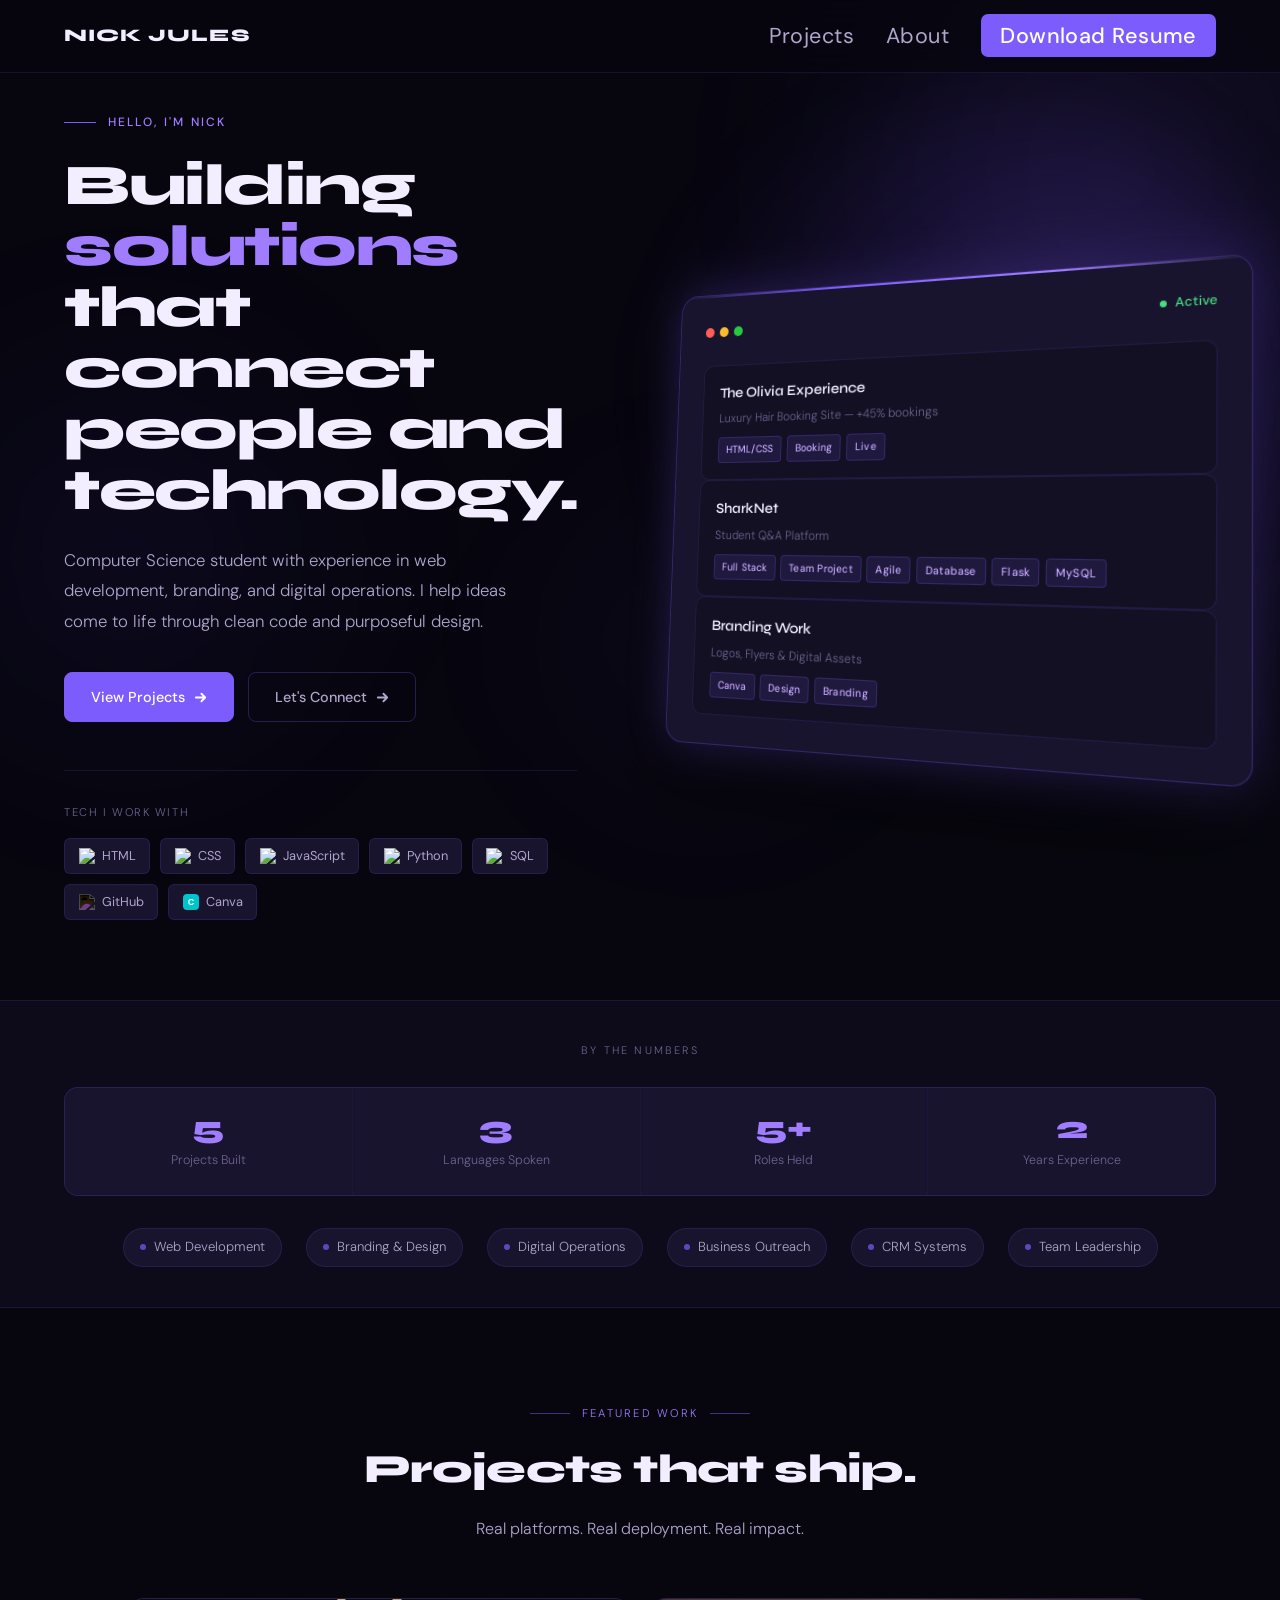
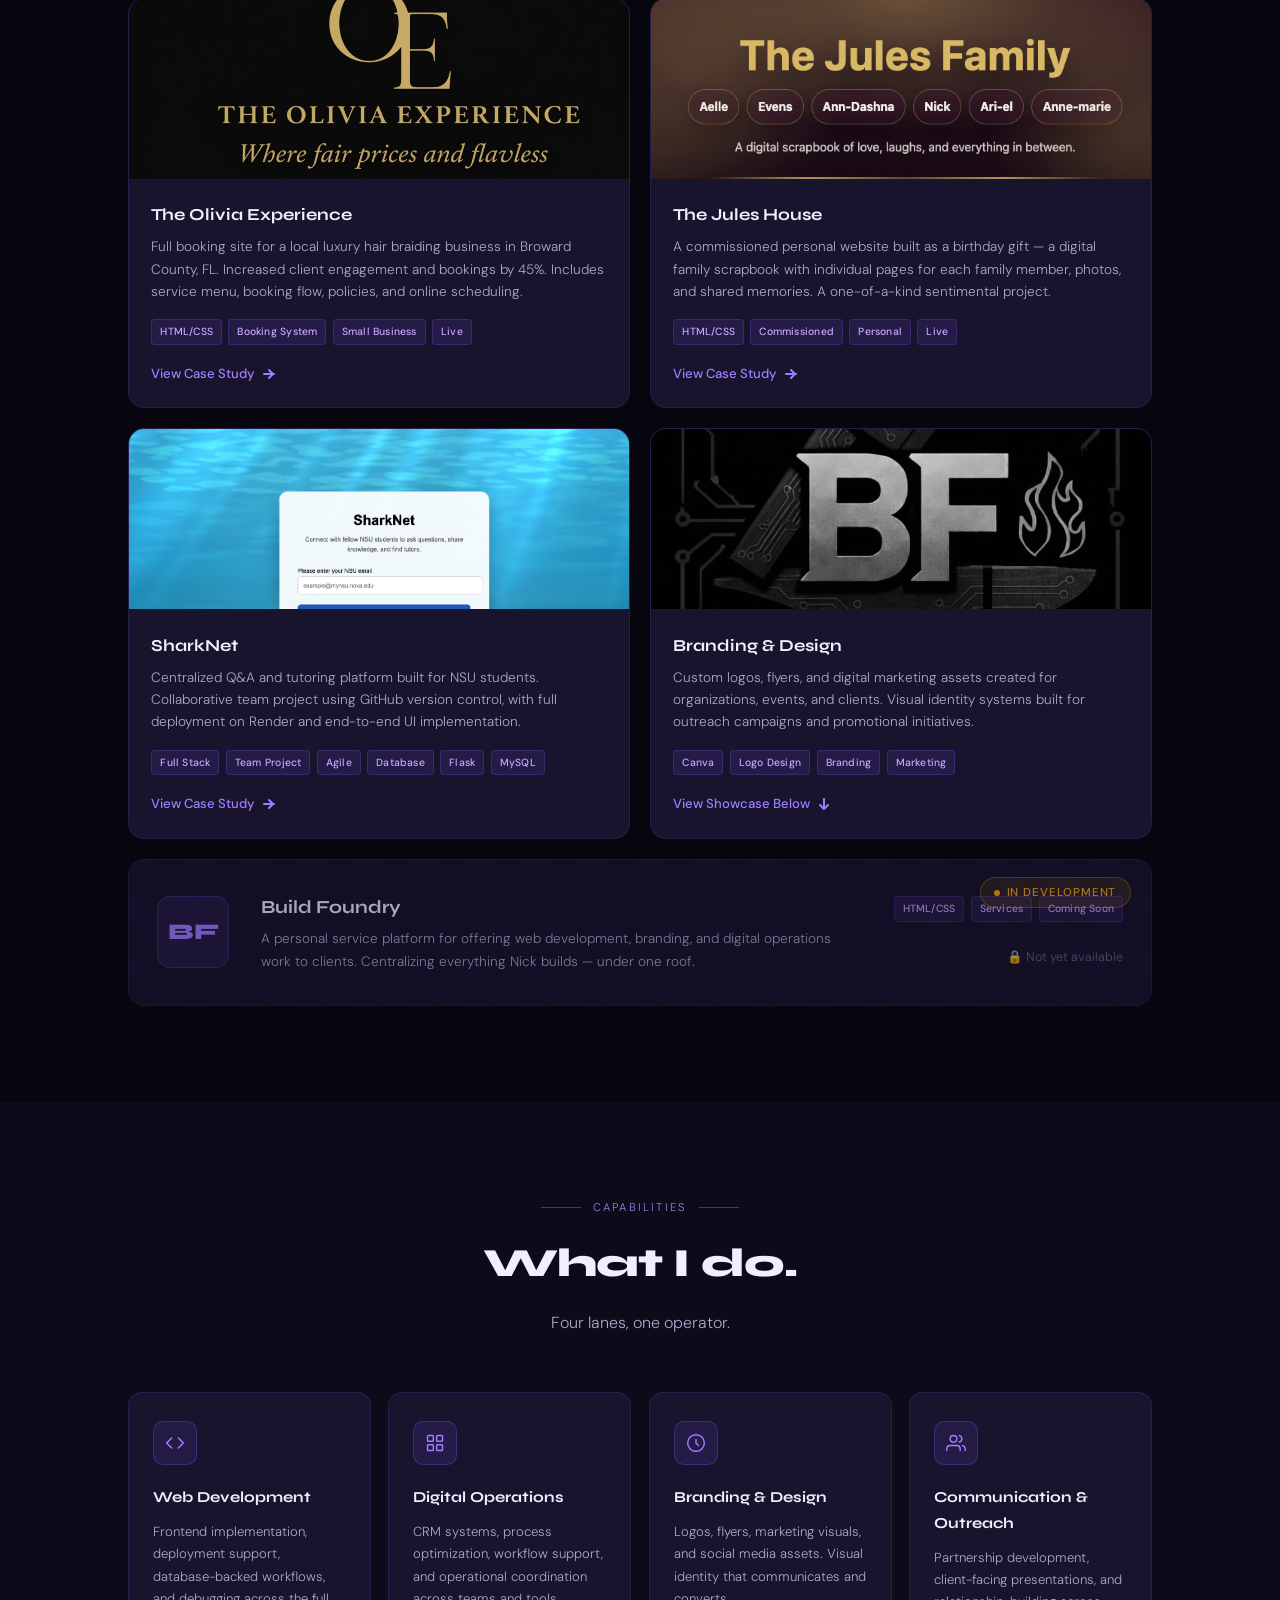
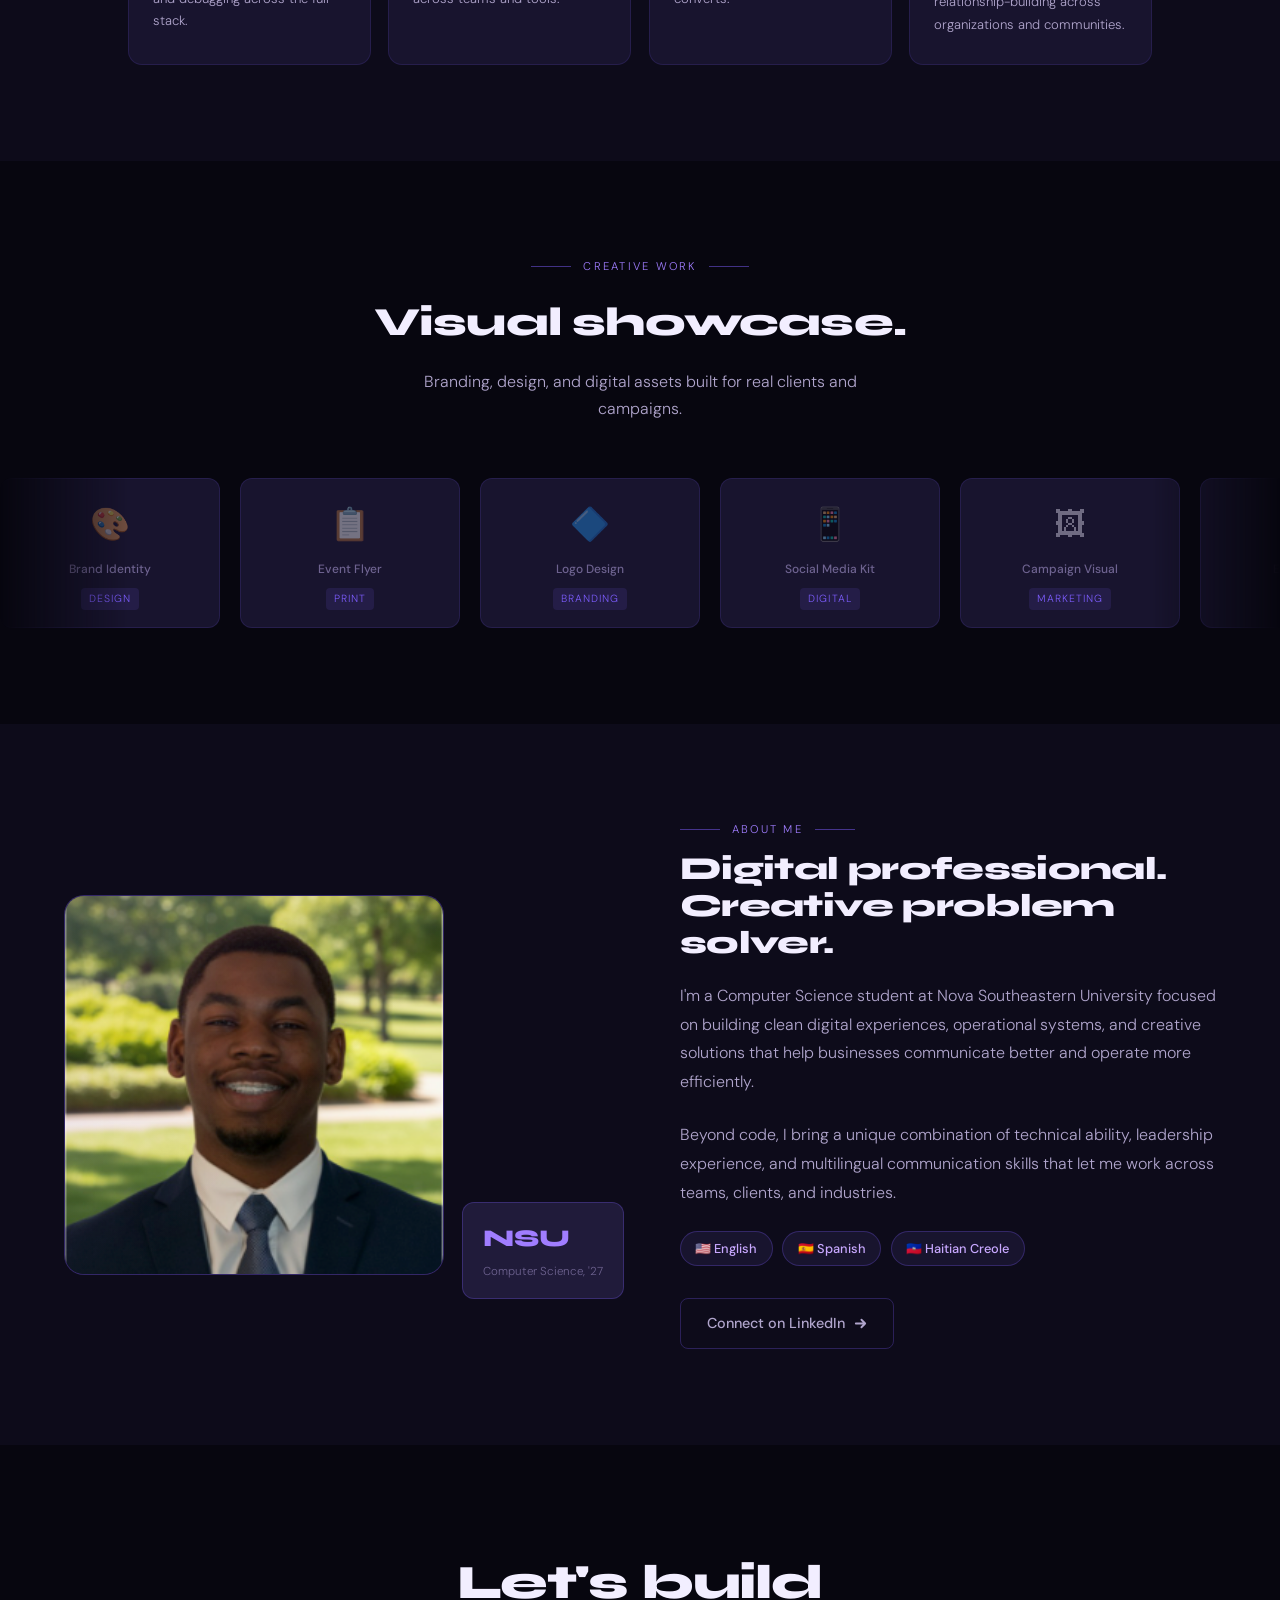
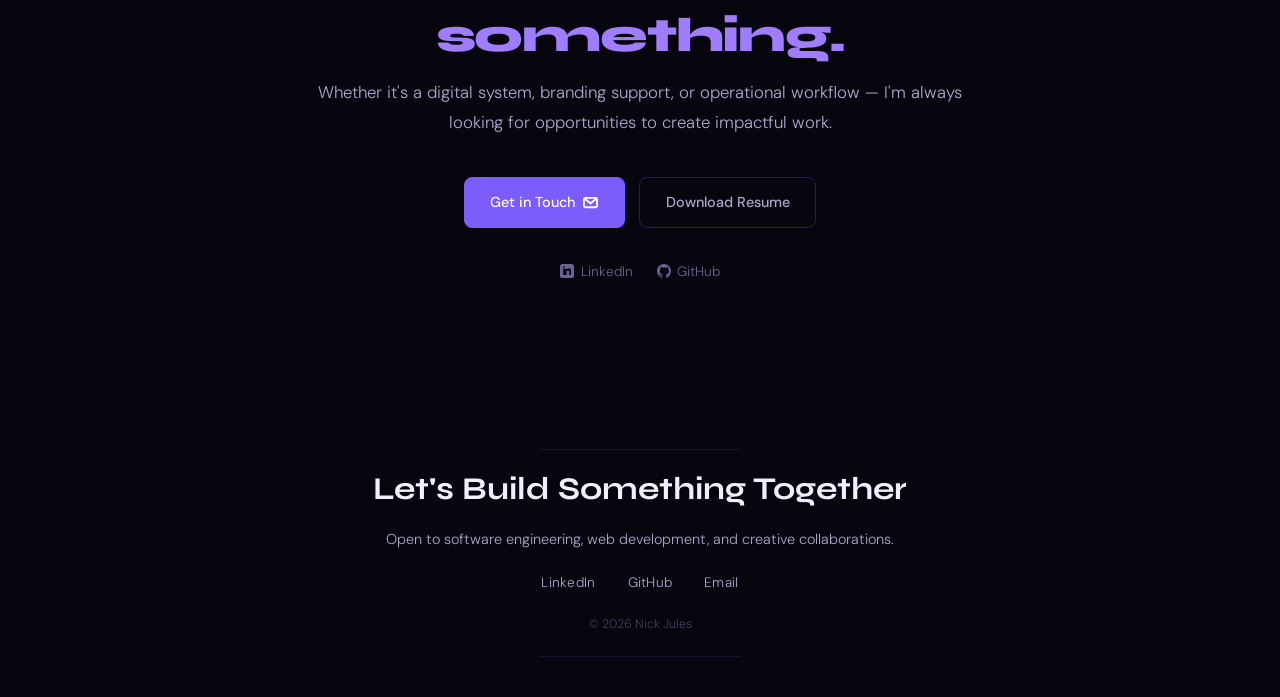
==== commit 44bfa564: "Add links for SharkNet and Branding case studies" ====
--- a/index.html
+++ b/index.html
@@ -21,7 +21,7 @@
     <ul class="nav-links">
       <li><a href="pages/projects.html">Projects</a></li>
       <li><a href="pages/about.html">About</a></li>
-      <li><a href="assets/Nick_Jules_Resume.docx" class="nav-cta">Download Resume</a></li>
+      <li><a href="assets/NJResume.pdf" class="nav-cta" target="_blank" >Download Resume</a></li>
     </ul>
   </nav>
  
@@ -128,6 +128,7 @@
  
         </a>
  
+        <a href="pages/sharknet-case-study.html" class="project-row-link">
           <div class="project-row">
             <div class="pr-name">SharkNet</div>
             <div class="pr-desc">Student Q&A Platform</div>
@@ -140,7 +141,9 @@
               <span class="tag">MySQL</span>
             </div>
           </div>
- 
+        </a>
+ 
+        <a href="pages/branding-case-study.html" class="project-row-link">
           <div class="project-row">
             <div class="pr-name">Branding Work</div>
             <div class="pr-desc">Logos, Flyers & Digital Assets</div>
@@ -150,6 +153,7 @@
               <span class="tag">Branding</span>
             </div>
           </div>
+        </a>
         </div>
       </div>
  
@@ -476,7 +480,7 @@
           Get in Touch
           <svg viewBox="0 0 16 16" fill="none" stroke="currentColor" stroke-width="2" stroke-linecap="round" stroke-linejoin="round"><path d="M2 4l6 5 6-5"/><rect x="1" y="3" width="14" height="10" rx="1.5"/></svg>
         </a>
-        <a href="assets/Nick_Jules_Resume.docx" class="btn btn-ghost">Download Resume</a>
+        <a href="assets/NJResume.pdf" class="btn btn-ghost" target="_blank">Download Resume</a>
       </div>
       <div class="cta-links">
         <a href="https://www.linkedin.com/in/nick-jules-a03a71270/" target="_blank" class="cta-link">
@@ -641,4 +645,6 @@
   </script>
  
 </body>
-</html>+</html>
+</body>
+</html>
